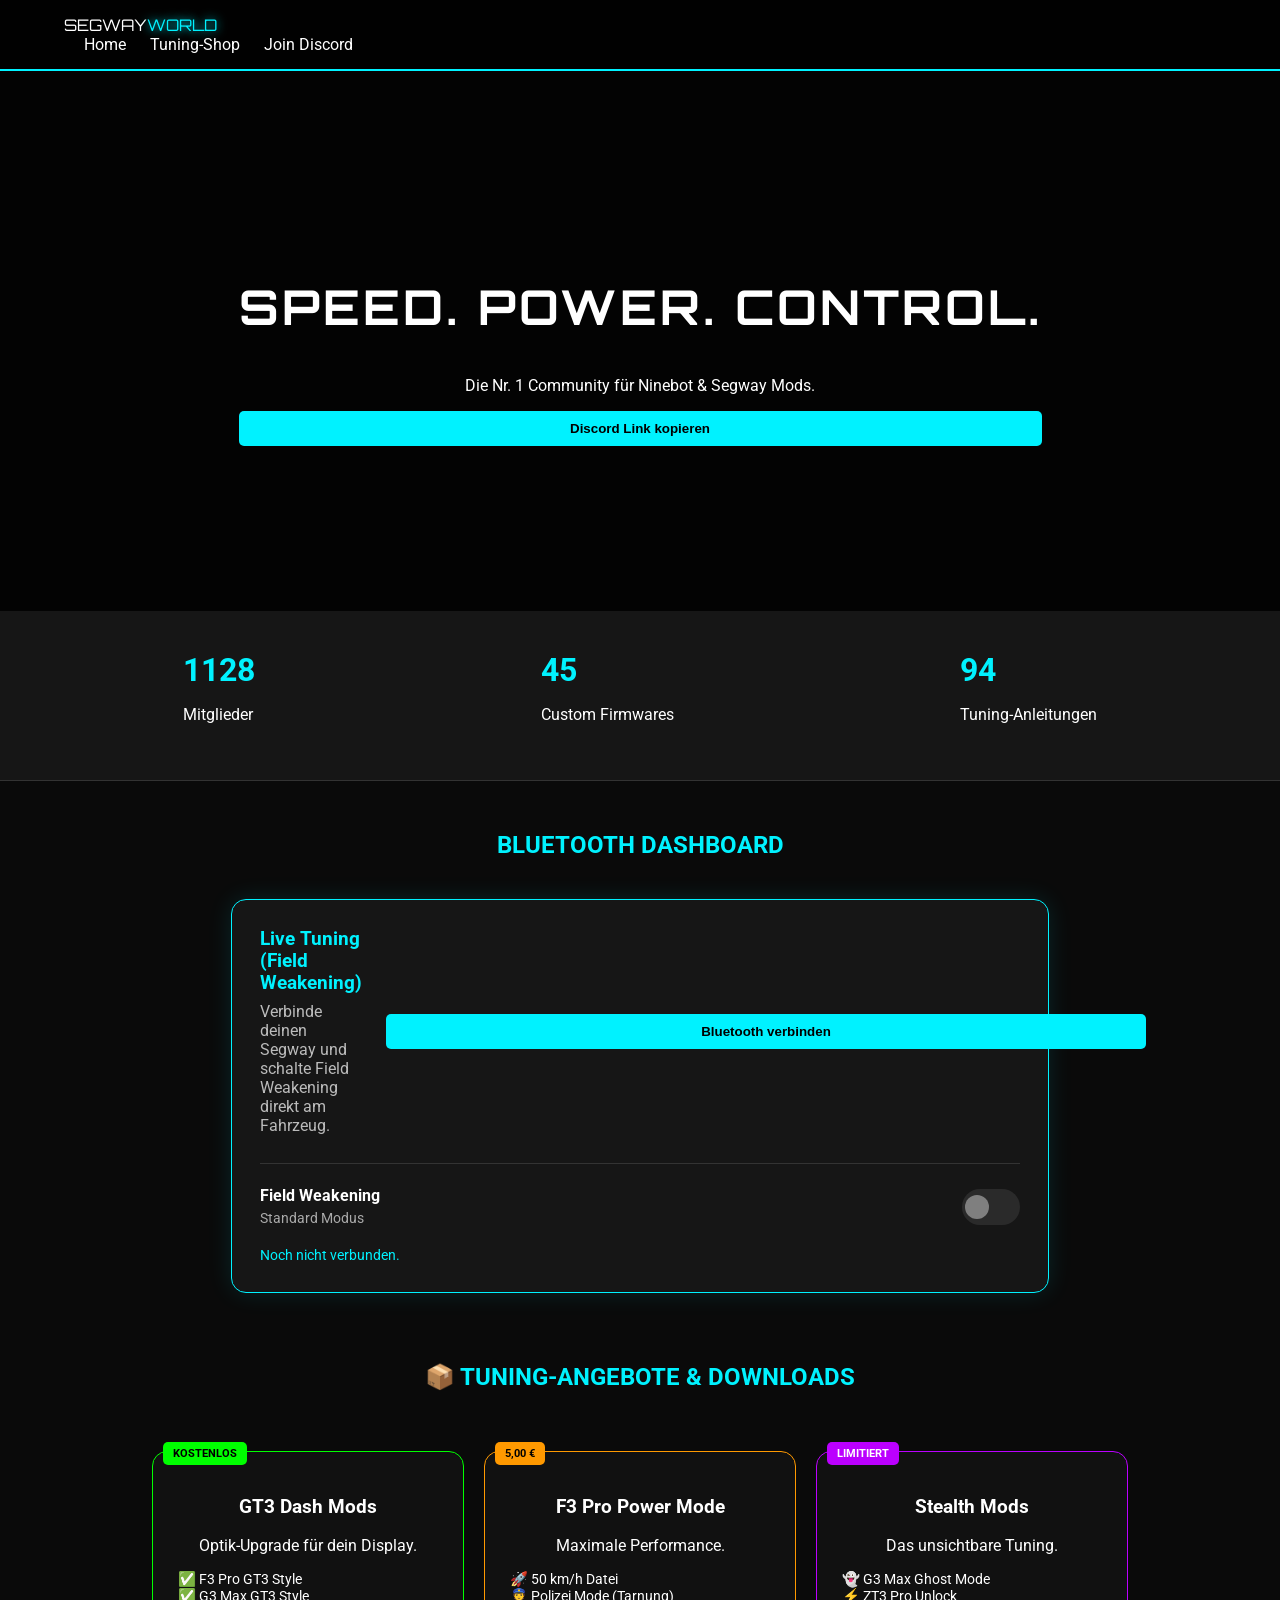
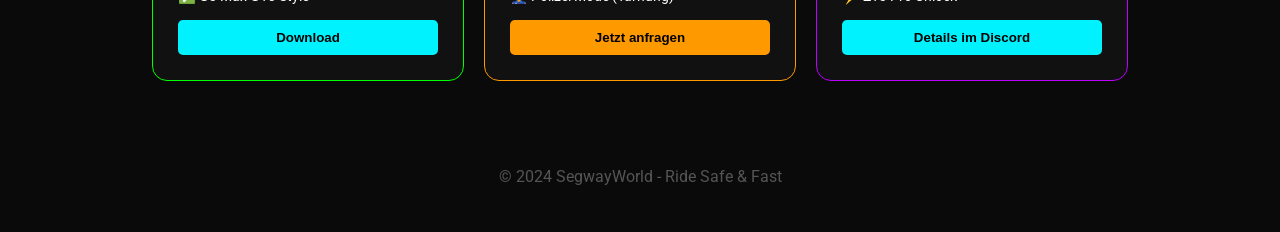
==== index.html @ 5b845818 "Add Vercel root rewrite and static entrypoint" ====
<!DOCTYPE html>
<html lang="de">
<head>
    <meta charset="UTF-8">
    <meta name="viewport" content="width=device-width, initial-scale=1.0">
    <title>SegwayWorld | Tuning & Community</title>
    <link rel="stylesheet" href="style.css">
    <link href="https://fonts.googleapis.com/css2?family=Orbitron:wght@400;700&family=Roboto:wght@300;500&display=swap" rel="stylesheet">
</head>
<body class="dark-theme">

    <header>
        <div class="container">
            <div class="logo">SEGWAY<span>WORLD</span></div>
            <nav>
                <a href="#home">Home</a>
                <a href="#shop">Tuning-Shop</a>
                <a href="https://discord.gg/byXcnzeVdQ" class="discord-btn" target="_blank">Join Discord</a>
            </nav>
        </div>
    </header>

    <section id="home" class="hero">
        <div class="hero-content">
            <h1 class="animate-title">SPEED. POWER. CONTROL.</h1>
            <p>Die Nr. 1 Community für Ninebot & Segway Mods.</p>
            <button onclick="copyIP()" class="main-btn">Discord Link kopieren</button>
        </div>
    </section>

    <section class="stats-bar">
        <div class="stat-item">
            <span class="num" data-val="1200">0</span>
            <p>Mitglieder</p>
        </div>
        <div class="stat-item">
            <span class="num" data-val="45">0</span>
            <p>Custom Firmwares</p>
        </div>
        <div class="stat-item">
            <span class="num" data-val="100">0</span>
            <p>Tuning-Anleitungen</p>
        </div>
    </section>

    <section id="bluetooth-dashboard" class="container bluetooth-dashboard">
        <h2 class="section-title">Bluetooth Dashboard</h2>
        <div class="dashboard-card">
            <div class="dashboard-header">
                <div>
                    <h3>Live Tuning (Field Weakening)</h3>
                    <p>Verbinde deinen Segway und schalte Field Weakening direkt am Fahrzeug.</p>
                </div>
                <button id="bluetooth-connect" class="main-btn dashboard-connect" type="button">Bluetooth verbinden</button>
            </div>
            <div class="tuning-control">
                <div>
                    <strong>Field Weakening</strong>
                    <span id="tuning-status" class="tuning-status">Standard Modus</span>
                </div>
                <label class="switch-label" for="field-weakening-toggle">
                    <span class="sr-only">Live Tuning (Field Weakening) umschalten</span>
                    <input id="field-weakening-toggle" type="checkbox" role="switch" disabled>
                    <span class="switch-track" aria-hidden="true"><span class="switch-thumb"></span></span>
                </label>
            </div>
            <p id="bluetooth-message" class="bluetooth-message" role="status" aria-live="polite">Noch nicht verbunden.</p>
        </div>
    </section>

    <section id="shop" class="container">

        <h2 class="section-title">📦 Tuning-Angebote & Downloads</h2>
        <div class="tool-grid">
            
            <div class="tool-card free">
                <span class="badge-free">KOSTENLOS</span>
                <h3>GT3 Dash Mods</h3>
                <p>Optik-Upgrade für dein Display.</p>
                <ul class="mod-list">
                    <li>✅ F3 Pro GT3 Style</li>
                    <li>✅ G3 Max GT3 Style</li>
                </ul>
                <button class="main-btn" onclick="alert('Download im Discord verfügbar!')">Download</button>
            </div>

            <div class="tool-card premium">
                <span class="badge-premium">5,00 €</span>
                <h3>F3 Pro Power Mode</h3>
                <p>Maximale Performance.</p>
                <ul class="mod-list">
                    <li>🚀 50 km/h Datei</li>
                    <li>👮 Polizei Mode (Tarnung)</li>
                </ul>
                <button class="buy-btn" onclick="openPurchase()">Jetzt anfragen</button>
            </div>

            <div class="tool-card ghost">
                <span class="badge-ghost">LIMITIERT</span>
                <h3>Stealth Mods</h3>
                <p>Das unsichtbare Tuning.</p>
                <ul class="mod-list">
                    <li>👻 G3 Max Ghost Mode</li>
                    <li>⚡ ZT3 Pro Unlock</li>
                </ul>
                <button class="main-btn" onclick="openPurchase()">Details im Discord</button>
            </div>

        </div>
    </section>

    <footer>
        <p>&copy; 2024 SegwayWorld - Ride Safe & Fast</p>
    </footer>

    <script src="script.js"></script>
</body>
</html>
---- style.css ----
:root {
    --primary: #00f2ff;
    --bg: #0a0a0a;
    --card-bg: #161616;
    --text: #ffffff;
}

body {
    margin: 0;
    font-family: 'Roboto', sans-serif;
    background: var(--bg);
    color: var(--text);
    scroll-behavior: smooth;
}

h1, .logo { font-family: 'Orbitron', sans-serif; }

header {
    background: rgba(0, 0, 0, 0.9);
    padding: 15px 5%;
    display: flex;
    justify-content: space-between;
    align-items: center;
    border-bottom: 2px solid var(--primary);
    position: sticky;
    top: 0;
    z-index: 1000;
}

.logo span { color: var(--primary); text-shadow: 0 0 10px var(--primary); }

nav a { color: white; text-decoration: none; margin-left: 20px; transition: 0.3s; }
nav a:hover { color: var(--primary); }

.hero {
    height: 60vh;
    display: flex;
    align-items: center;
    justify-content: center;
    text-align: center;
    background: linear-gradient(rgba(0,0,0,0.7), rgba(0,0,0,0.7)), url('https://images.unsplash.com/photo-1605152276897-4f618f831968?q=80&w=2070') center/cover;
}

.animate-title { font-size: 3rem; letter-spacing: 3px; color: white; }

.stats-bar {
    display: flex;
    justify-content: space-around;
    padding: 40px;
    background: var(--card-bg);
    border-bottom: 1px solid #333;
}

.num { font-size: 2rem; color: var(--primary); font-weight: bold; display: block; }

.section-title { text-align: center; color: var(--primary); margin-top: 50px; text-transform: uppercase; }

.bluetooth-dashboard { padding-bottom: 20px; }

.dashboard-card {
    max-width: 760px;
    margin: 40px auto 0;
    padding: 28px;
    background: var(--card-bg);
    border: 1px solid var(--primary);
    border-radius: 15px;
    box-shadow: 0 0 24px rgba(0, 242, 255, 0.12);
}

.dashboard-header, .tuning-control { display: flex; align-items: center; justify-content: space-between; gap: 24px; }
.dashboard-header h3 { margin: 0 0 8px; color: var(--primary); }
.dashboard-header p, .tuning-control strong, .tuning-status { display: block; }
.dashboard-header p { margin: 0; color: #bbb; }
.dashboard-connect { width: auto; flex: 0 0 auto; }
.tuning-control { margin-top: 28px; padding-top: 22px; border-top: 1px solid #333; }
.tuning-status { margin-top: 5px; color: #aaa; font-size: 0.9rem; }
.bluetooth-message { margin: 20px 0 0; color: var(--primary); font-size: 0.9rem; }
.bluetooth-message.error { color: #ff7b7b; }

.switch-label { position: relative; display: inline-flex; cursor: pointer; }
.switch-label input { position: absolute; opacity: 0; pointer-events: none; }
.switch-track { display: flex; align-items: center; width: 52px; height: 30px; padding: 3px; background: #444; border-radius: 999px; transition: 0.2s; }
.switch-thumb { width: 24px; height: 24px; background: white; border-radius: 50%; transition: 0.2s; }
.switch-label input:checked + .switch-track { background: var(--primary); }
.switch-label input:checked + .switch-track .switch-thumb { transform: translateX(22px); }
.switch-label input:focus-visible + .switch-track { outline: 2px solid white; outline-offset: 3px; }
.switch-label input:disabled + .switch-track { cursor: not-allowed; opacity: 0.45; }
.sr-only { position: absolute; width: 1px; height: 1px; padding: 0; margin: -1px; overflow: hidden; clip: rect(0, 0, 0, 0); white-space: nowrap; border: 0; }

.tool-grid { display: flex; justify-content: center; gap: 20px; padding: 40px 5%; flex-wrap: wrap; }


.tool-card {
    background: #111;
    border: 1px solid #333;
    padding: 25px;
    border-radius: 15px;
    width: 260px;
    position: relative;
    text-align: center;
}

.premium { border-color: #ff9900; }
.free { border-color: #00ff00; }
.ghost { border-color: #bb00ff; }

.badge-free { position: absolute; top: -10px; left: 10px; background: #00ff00; color: black; padding: 5px 10px; border-radius: 5px; font-size: 0.7rem; font-weight: bold; }
.badge-premium { position: absolute; top: -10px; left: 10px; background: #ff9900; color: black; padding: 5px 10px; border-radius: 5px; font-size: 0.7rem; font-weight: bold; }
.badge-ghost { position: absolute; top: -10px; left: 10px; background: #bb00ff; color: white; padding: 5px 10px; border-radius: 5px; font-size: 0.7rem; font-weight: bold; }

.mod-list { text-align: left; padding: 0; list-style: none; margin: 15px 0; font-size: 0.9rem; }

.main-btn, .buy-btn {
    padding: 10px 20px;
    border: none;
    border-radius: 5px;
    cursor: pointer;
    font-weight: bold;
    width: 100%;
}

.main-btn { background: var(--primary); color: black; }
.buy-btn { background: #ff9900; color: black; }

footer { text-align: center; padding: 30px; color: #555; }
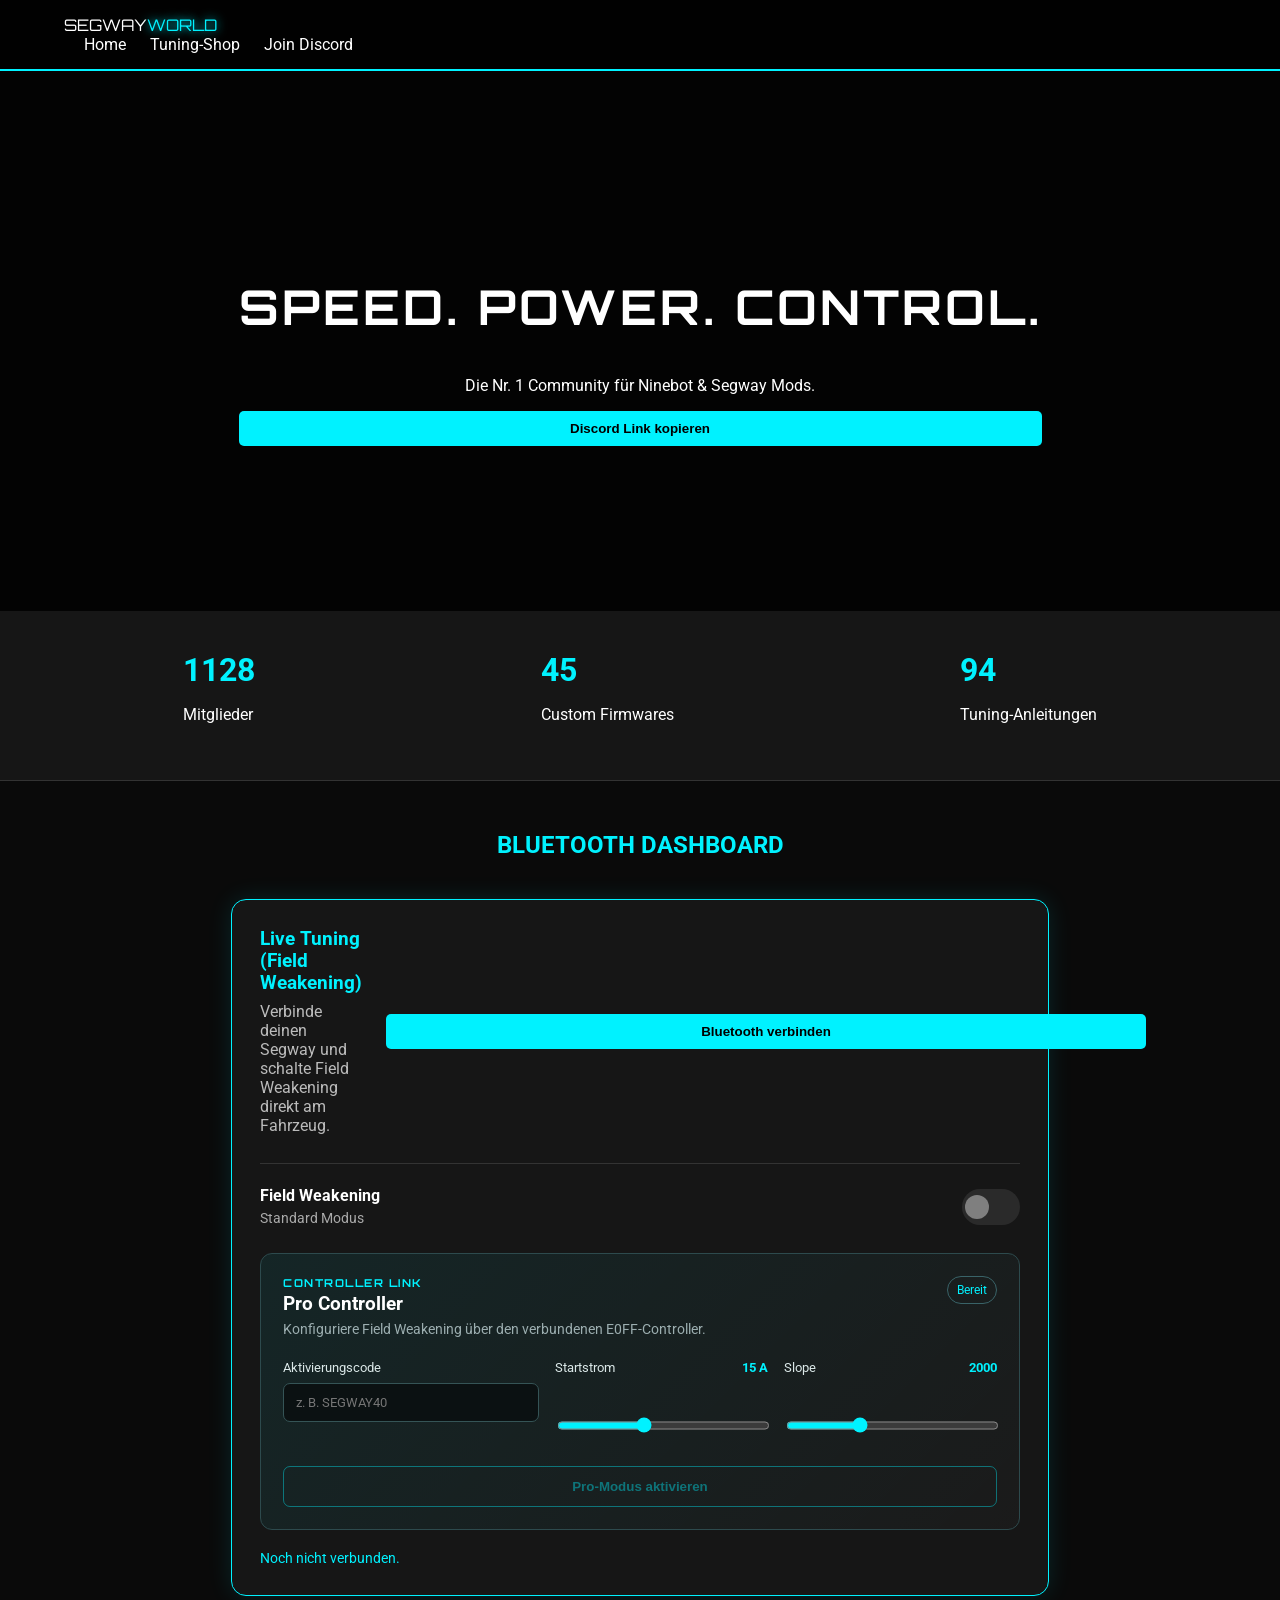
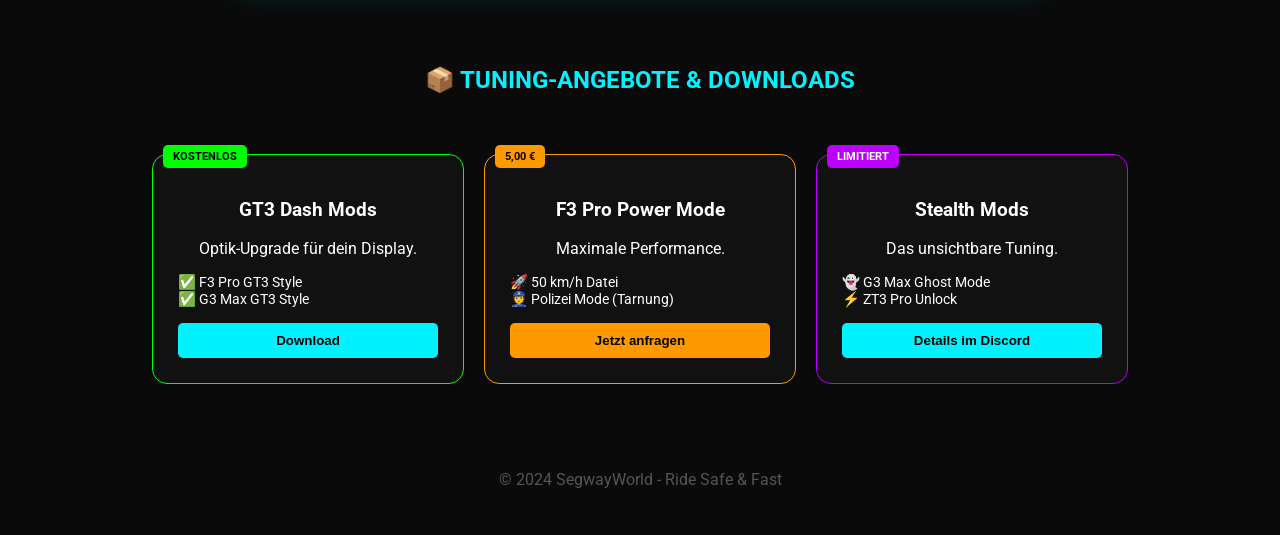
==== commit fc5f8086: "Integrate Bluetooth controller dashboard" ====
--- a/index.html
+++ b/index.html
@@ -64,6 +64,32 @@
                     <span class="switch-track" aria-hidden="true"><span class="switch-thumb"></span></span>
                 </label>
             </div>
+            <div class="controller-panel" aria-labelledby="controller-title">
+                <div class="controller-heading">
+                    <div>
+                        <p class="eyebrow">CONTROLLER LINK</p>
+                        <h3 id="controller-title">Pro Controller</h3>
+                        <p>Konfiguriere Field Weakening über den verbundenen E0FF-Controller.</p>
+                    </div>
+                    <span id="controller-state" class="controller-state">Bereit</span>
+                </div>
+                <div class="controller-grid">
+                    <label class="controller-field" for="licenseInput">
+                        Aktivierungscode
+                        <input id="licenseInput" type="text" autocomplete="off" placeholder="z. B. SEGWAY40">
+                        <span id="codeStatus" class="field-hint" aria-live="polite"></span>
+                    </label>
+                    <div class="controller-field">
+                        <label for="fwCurrentSlider">Startstrom <output id="fwCurrentValue">15 A</output></label>
+                        <input id="fwCurrentSlider" type="range" min="5" max="30" value="15">
+                    </div>
+                    <div class="controller-field">
+                        <label for="fwSlopeSlider">Slope <output id="fwSlopeValue">2000</output></label>
+                        <input id="fwSlopeSlider" type="range" min="500" max="5000" step="100" value="2000">
+                    </div>
+                </div>
+                <button id="unlockButton" class="controller-action" type="button" disabled>Pro-Modus aktivieren</button>
+            </div>
             <p id="bluetooth-message" class="bluetooth-message" role="status" aria-live="polite">Noch nicht verbunden.</p>
         </div>
     </section>
--- a/style.css
+++ b/style.css
@@ -75,6 +75,24 @@
 .tuning-control { margin-top: 28px; padding-top: 22px; border-top: 1px solid #333; }
 .tuning-status { margin-top: 5px; color: #aaa; font-size: 0.9rem; }
 .bluetooth-message { margin: 20px 0 0; color: var(--primary); font-size: 0.9rem; }
+
+.controller-panel { margin-top: 26px; padding: 22px; border: 1px solid #2d4a4d; border-radius: 12px; background: linear-gradient(135deg, rgba(0,242,255,.07), rgba(255,255,255,.02)); }
+.controller-heading { display: flex; justify-content: space-between; align-items: flex-start; gap: 18px; }
+.controller-heading h3 { margin: 3px 0 6px; color: white; }
+.controller-heading p:last-child { margin: 0; color: #9caeb0; font-size: .9rem; }
+.eyebrow { margin: 0; color: var(--primary); font: 700 .68rem 'Orbitron', sans-serif; letter-spacing: .14em; }
+.controller-state { padding: 6px 9px; border: 1px solid #396368; border-radius: 999px; color: var(--primary); font-size: .75rem; white-space: nowrap; }
+.controller-grid { display: grid; grid-template-columns: 1.2fr 1fr 1fr; gap: 16px; margin-top: 22px; }
+.controller-field { display: grid; gap: 8px; color: #dbe8e8; font-size: .82rem; }
+.controller-field label { display: flex; justify-content: space-between; gap: 10px; }
+.controller-field input[type='text'] { width: 100%; box-sizing: border-box; padding: 11px 12px; border: 1px solid #355456; border-radius: 7px; background: #0b1112; color: white; font: inherit; }
+.controller-field input[type='range'] { accent-color: var(--primary); width: 100%; }
+.controller-field output { color: var(--primary); font-weight: 700; }
+.field-hint { min-height: 16px; font-size: .75rem; }
+.field-hint.valid { color: #53e0a0; }.field-hint.invalid { color: #ff8f8f; }
+.controller-action { margin-top: 20px; width: 100%; padding: 12px 18px; border: 1px solid var(--primary); border-radius: 7px; background: transparent; color: var(--primary); font-weight: 700; cursor: pointer; }
+.controller-action:not(:disabled):hover { background: var(--primary); color: #061011; }.controller-action:disabled { opacity: .4; cursor: not-allowed; }
+@media (max-width: 700px) { .dashboard-header, .controller-heading { align-items: stretch; flex-direction: column; } .dashboard-connect { width: 100%; }.controller-grid { grid-template-columns: 1fr; } }
 .bluetooth-message.error { color: #ff7b7b; }
 
 .switch-label { position: relative; display: inline-flex; cursor: pointer; }
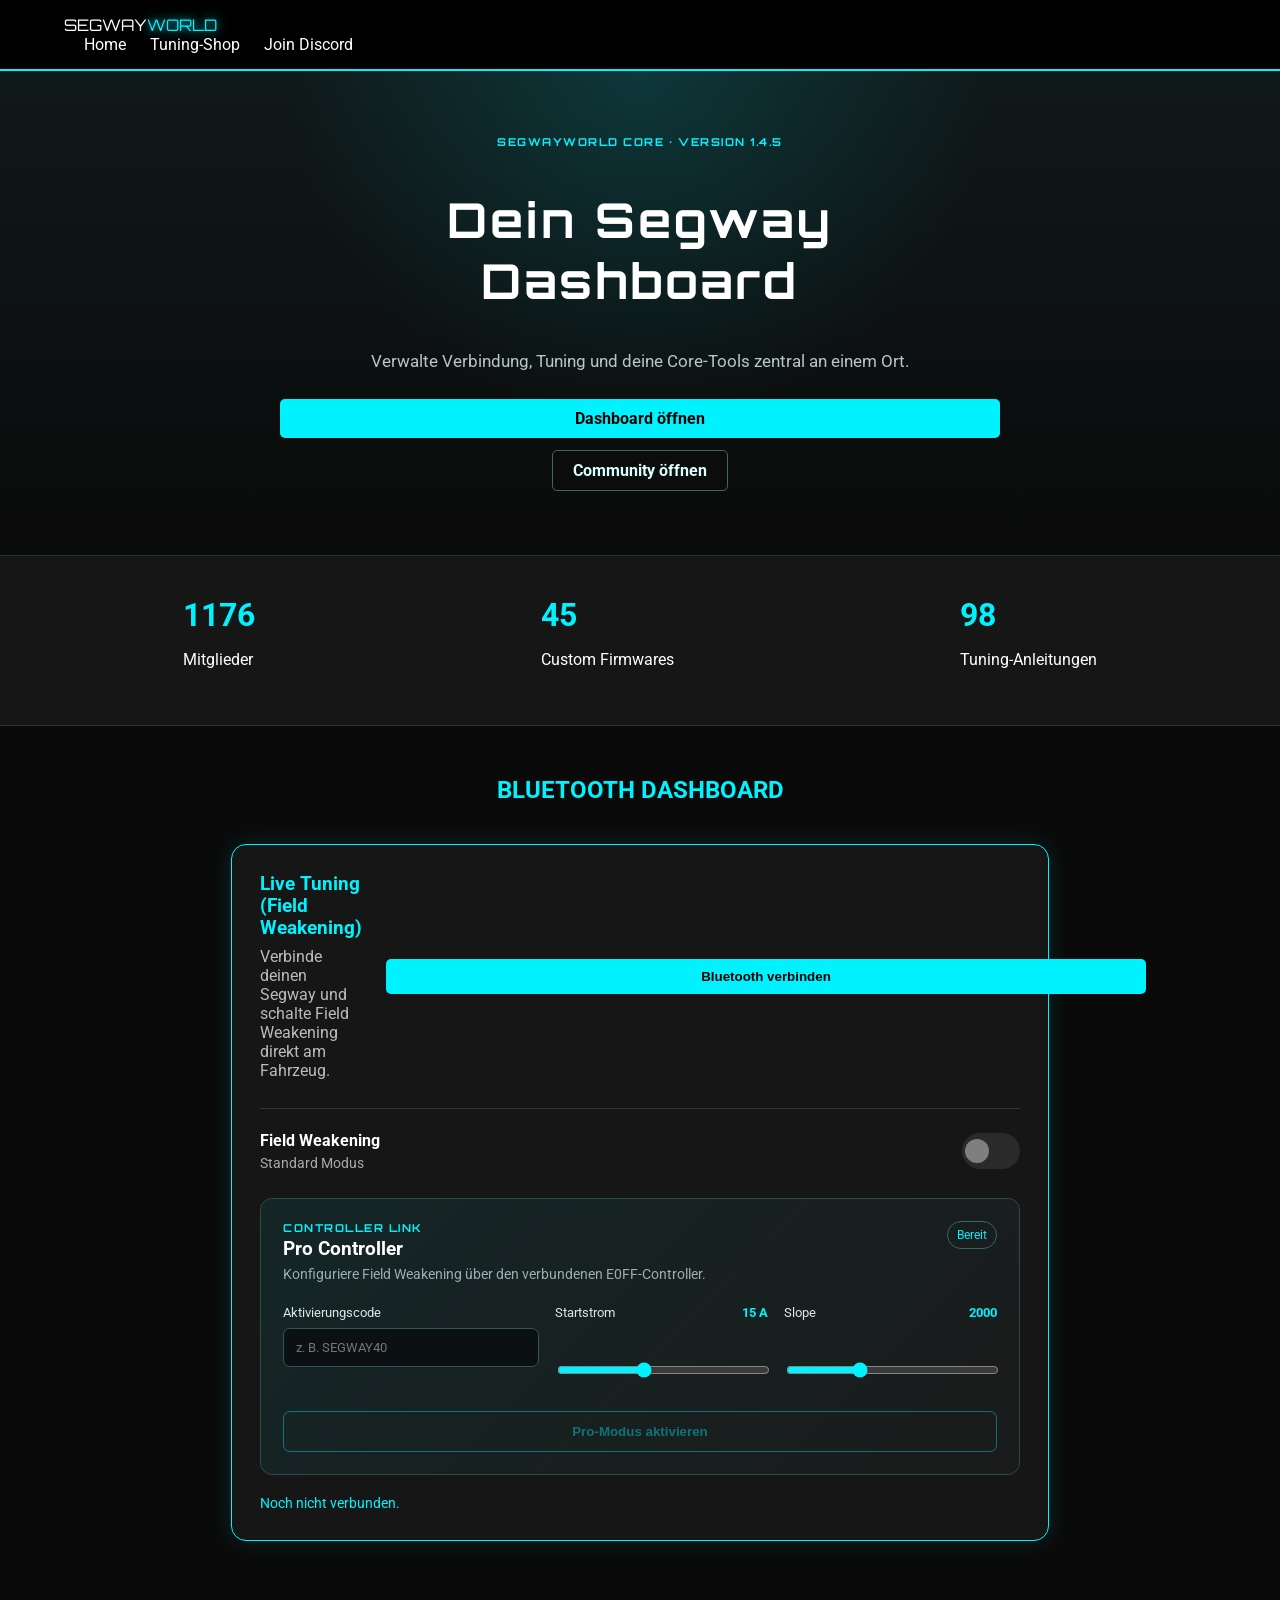
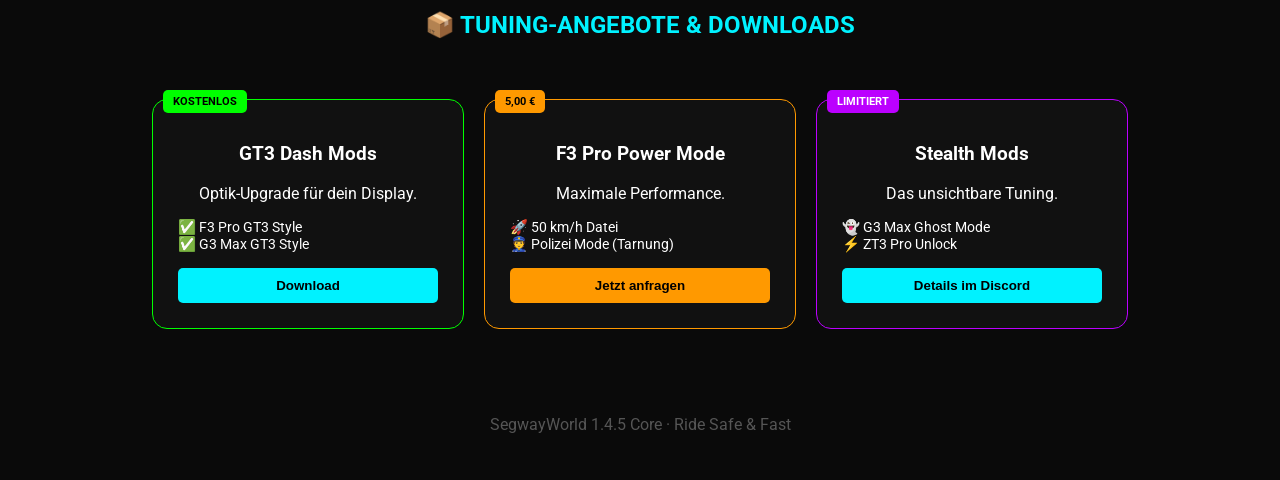
==== commit c061d019: "Make SegwayWorld Core dashboard the default landing view" ====
--- a/index.html
+++ b/index.html
@@ -3,7 +3,7 @@
 <head>
     <meta charset="UTF-8">
     <meta name="viewport" content="width=device-width, initial-scale=1.0">
-    <title>SegwayWorld | Tuning & Community</title>
+    <title>SegwayWorld 1.4.5 Core Dashboard</title>
     <link rel="stylesheet" href="style.css">
     <link href="https://fonts.googleapis.com/css2?family=Orbitron:wght@400;700&family=Roboto:wght@300;500&display=swap" rel="stylesheet">
 </head>
@@ -20,13 +20,18 @@
         </div>
     </header>
 
-    <section id="home" class="hero">
-        <div class="hero-content">
-            <h1 class="animate-title">SPEED. POWER. CONTROL.</h1>
-            <p>Die Nr. 1 Community für Ninebot & Segway Mods.</p>
-            <button onclick="copyIP()" class="main-btn">Discord Link kopieren</button>
-        </div>
-    </section>
+    <main id="home" class="dashboard-home">
+        <section class="hero">
+            <div class="hero-content">
+                <p class="eyebrow">SEGWAYWORLD CORE · VERSION 1.4.5</p>
+                <h1 class="animate-title">Dein Segway Dashboard</h1>
+                <p>Verwalte Verbindung, Tuning und deine Core-Tools zentral an einem Ort.</p>
+                <div class="hero-actions">
+                    <a class="main-btn hero-btn" href="#bluetooth-dashboard">Dashboard öffnen</a>
+                    <a class="secondary-btn" href="https://discord.gg/byXcnzeVdQ" target="_blank" rel="noreferrer">Community öffnen</a>
+                </div>
+            </div>
+        </section>
 
     <section class="stats-bar">
         <div class="stat-item">
@@ -135,9 +140,11 @@
         </div>
     </section>
 
-    <footer>
-        <p>&copy; 2024 SegwayWorld - Ride Safe & Fast</p>
-    </footer>
+    </main>
+
+    <footer>
+        <p>SegwayWorld 1.4.5 Core · Ride Safe & Fast</p>
+    </footer>
 
     <script src="script.js"></script>
 </body>
--- a/style.css
+++ b/style.css
@@ -32,14 +32,25 @@
 nav a { color: white; text-decoration: none; margin-left: 20px; transition: 0.3s; }
 nav a:hover { color: var(--primary); }
 
-.hero {
-    height: 60vh;
-    display: flex;
-    align-items: center;
-    justify-content: center;
-    text-align: center;
-    background: linear-gradient(rgba(0,0,0,0.7), rgba(0,0,0,0.7)), url('https://images.unsplash.com/photo-1605152276897-4f618f831968?q=80&w=2070') center/cover;
-}
+.dashboard-home { min-height: calc(100vh - 76px); }
+
+.hero {
+    min-height: 390px;
+    display: flex;
+    align-items: center;
+    justify-content: center;
+    text-align: center;
+    background: radial-gradient(circle at 50% 0%, rgba(0,242,255,.14), transparent 44%), linear-gradient(180deg, #10191a 0%, var(--bg) 100%);
+    border-bottom: 1px solid #19383b;
+}
+
+.hero-content { max-width: 720px; padding: 64px 24px; }
+.hero-content .eyebrow { margin-bottom: 16px; }
+.hero-content p:not(.eyebrow) { color: #b7c6c7; font-size: 1.05rem; }
+.hero-actions { display: flex; justify-content: center; gap: 12px; margin-top: 28px; flex-wrap: wrap; }
+.hero-btn, .secondary-btn { width: auto; text-decoration: none; display: inline-flex; align-items: center; justify-content: center; }
+.secondary-btn { padding: 10px 20px; border: 1px solid #3c6669; border-radius: 5px; color: #d9ffff; font-weight: bold; }
+.secondary-btn:hover { border-color: var(--primary); color: var(--primary); }
 
 .animate-title { font-size: 3rem; letter-spacing: 3px; color: white; }
 
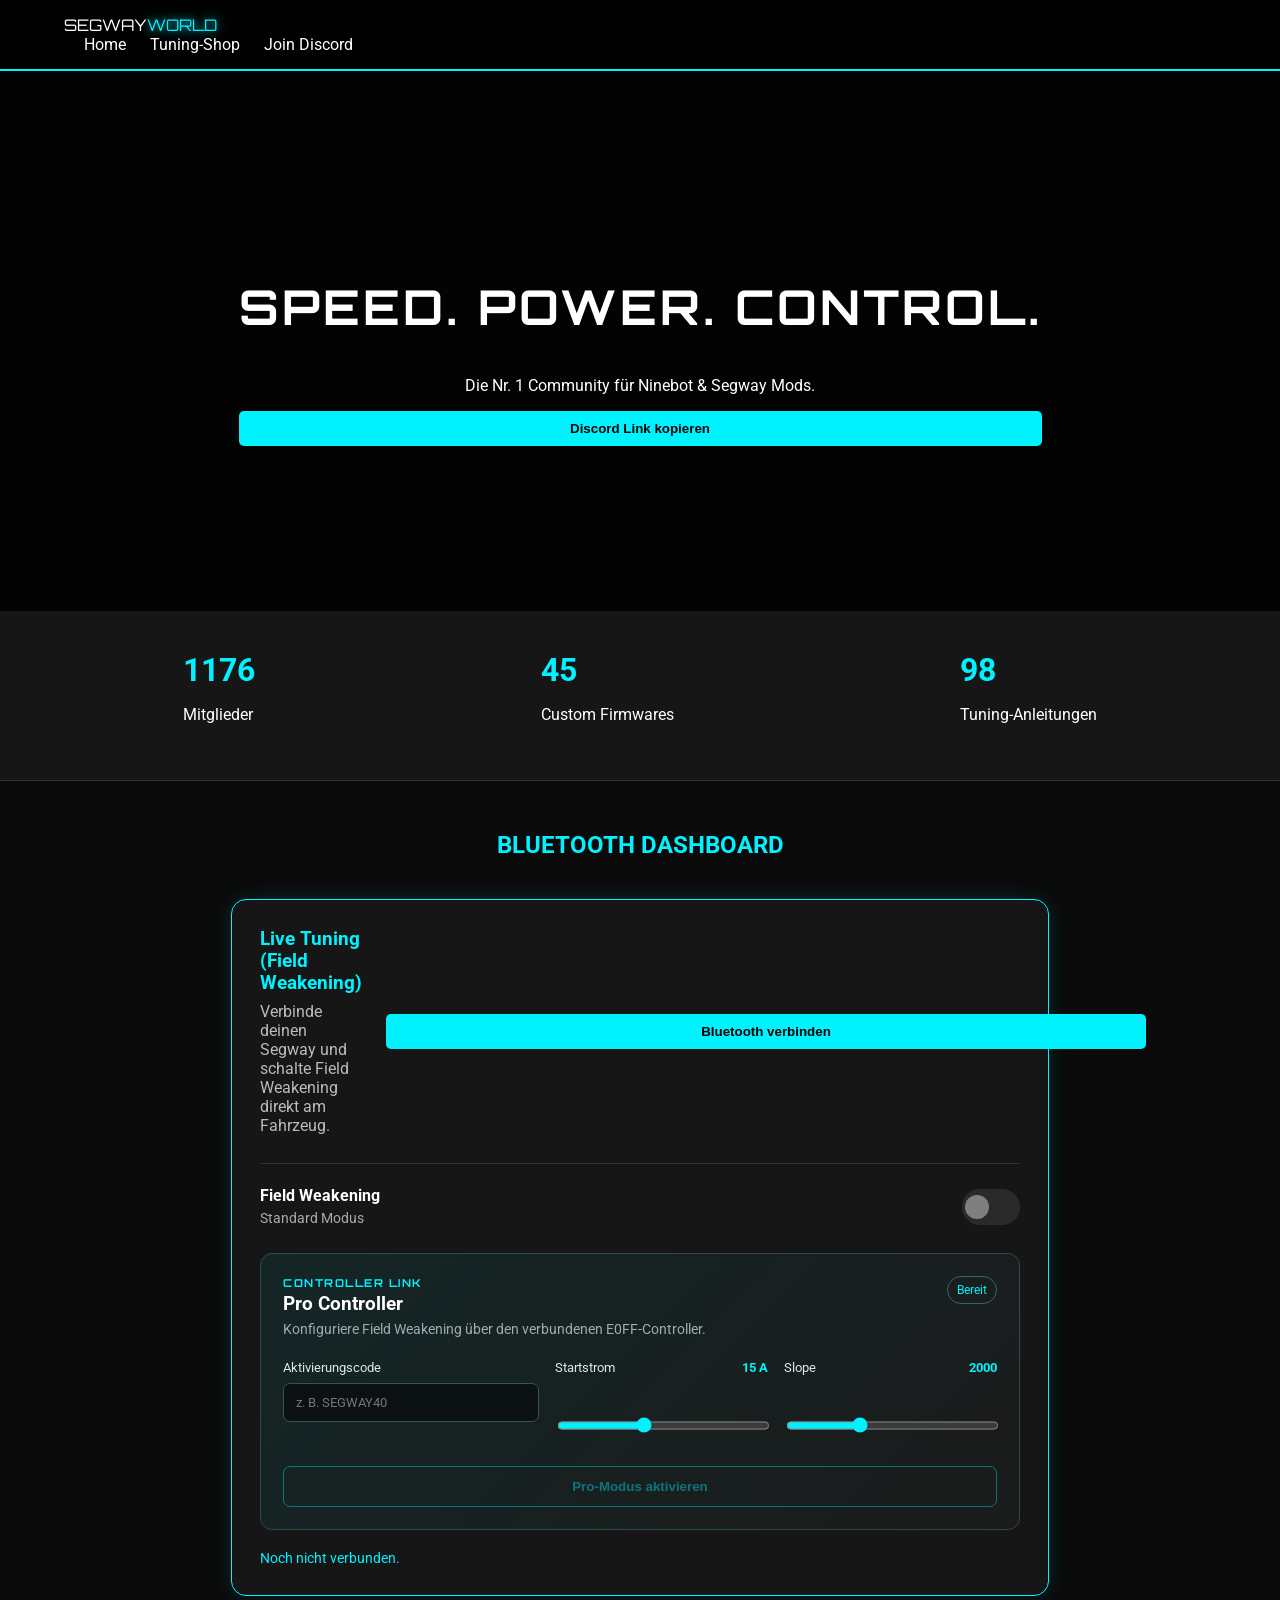
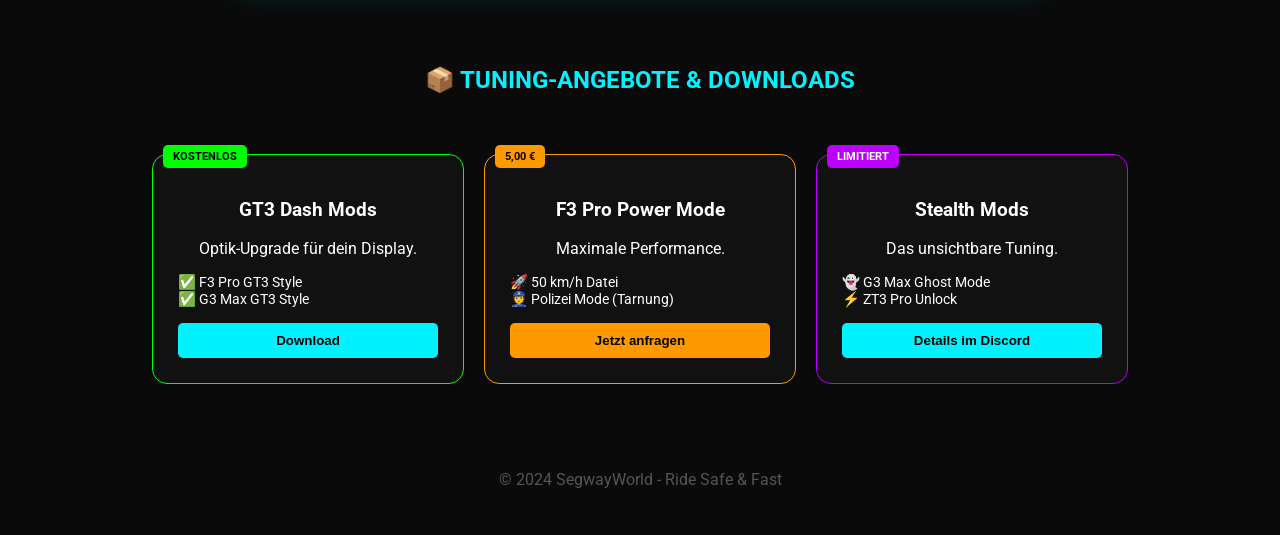
==== commit c0ec88f2: "Restore SegwayWorld Core v1.4.0 dashboard" ====
--- a/index.html
+++ b/index.html
@@ -3,7 +3,7 @@
 <head>
     <meta charset="UTF-8">
     <meta name="viewport" content="width=device-width, initial-scale=1.0">
-    <title>SegwayWorld 1.4.5 Core Dashboard</title>
+    <title>SegwayWorld | Tuning & Community</title>
     <link rel="stylesheet" href="style.css">
     <link href="https://fonts.googleapis.com/css2?family=Orbitron:wght@400;700&family=Roboto:wght@300;500&display=swap" rel="stylesheet">
 </head>
@@ -20,18 +20,13 @@
         </div>
     </header>
 
-    <main id="home" class="dashboard-home">
-        <section class="hero">
-            <div class="hero-content">
-                <p class="eyebrow">SEGWAYWORLD CORE · VERSION 1.4.5</p>
-                <h1 class="animate-title">Dein Segway Dashboard</h1>
-                <p>Verwalte Verbindung, Tuning und deine Core-Tools zentral an einem Ort.</p>
-                <div class="hero-actions">
-                    <a class="main-btn hero-btn" href="#bluetooth-dashboard">Dashboard öffnen</a>
-                    <a class="secondary-btn" href="https://discord.gg/byXcnzeVdQ" target="_blank" rel="noreferrer">Community öffnen</a>
-                </div>
-            </div>
-        </section>
+    <section id="home" class="hero">
+        <div class="hero-content">
+            <h1 class="animate-title">SPEED. POWER. CONTROL.</h1>
+            <p>Die Nr. 1 Community für Ninebot & Segway Mods.</p>
+            <button onclick="copyIP()" class="main-btn">Discord Link kopieren</button>
+        </div>
+    </section>
 
     <section class="stats-bar">
         <div class="stat-item">
@@ -140,11 +135,9 @@
         </div>
     </section>
 
-    </main>
-
-    <footer>
-        <p>SegwayWorld 1.4.5 Core · Ride Safe & Fast</p>
-    </footer>
+    <footer>
+        <p>&copy; 2024 SegwayWorld - Ride Safe & Fast</p>
+    </footer>
 
     <script src="script.js"></script>
 </body>
--- a/style.css
+++ b/style.css
@@ -32,25 +32,14 @@
 nav a { color: white; text-decoration: none; margin-left: 20px; transition: 0.3s; }
 nav a:hover { color: var(--primary); }
 
-.dashboard-home { min-height: calc(100vh - 76px); }
-
-.hero {
-    min-height: 390px;
-    display: flex;
-    align-items: center;
-    justify-content: center;
-    text-align: center;
-    background: radial-gradient(circle at 50% 0%, rgba(0,242,255,.14), transparent 44%), linear-gradient(180deg, #10191a 0%, var(--bg) 100%);
-    border-bottom: 1px solid #19383b;
-}
-
-.hero-content { max-width: 720px; padding: 64px 24px; }
-.hero-content .eyebrow { margin-bottom: 16px; }
-.hero-content p:not(.eyebrow) { color: #b7c6c7; font-size: 1.05rem; }
-.hero-actions { display: flex; justify-content: center; gap: 12px; margin-top: 28px; flex-wrap: wrap; }
-.hero-btn, .secondary-btn { width: auto; text-decoration: none; display: inline-flex; align-items: center; justify-content: center; }
-.secondary-btn { padding: 10px 20px; border: 1px solid #3c6669; border-radius: 5px; color: #d9ffff; font-weight: bold; }
-.secondary-btn:hover { border-color: var(--primary); color: var(--primary); }
+.hero {
+    height: 60vh;
+    display: flex;
+    align-items: center;
+    justify-content: center;
+    text-align: center;
+    background: linear-gradient(rgba(0,0,0,0.7), rgba(0,0,0,0.7)), url('https://images.unsplash.com/photo-1605152276897-4f618f831968?q=80&w=2070') center/cover;
+}
 
 .animate-title { font-size: 3rem; letter-spacing: 3px; color: white; }
 
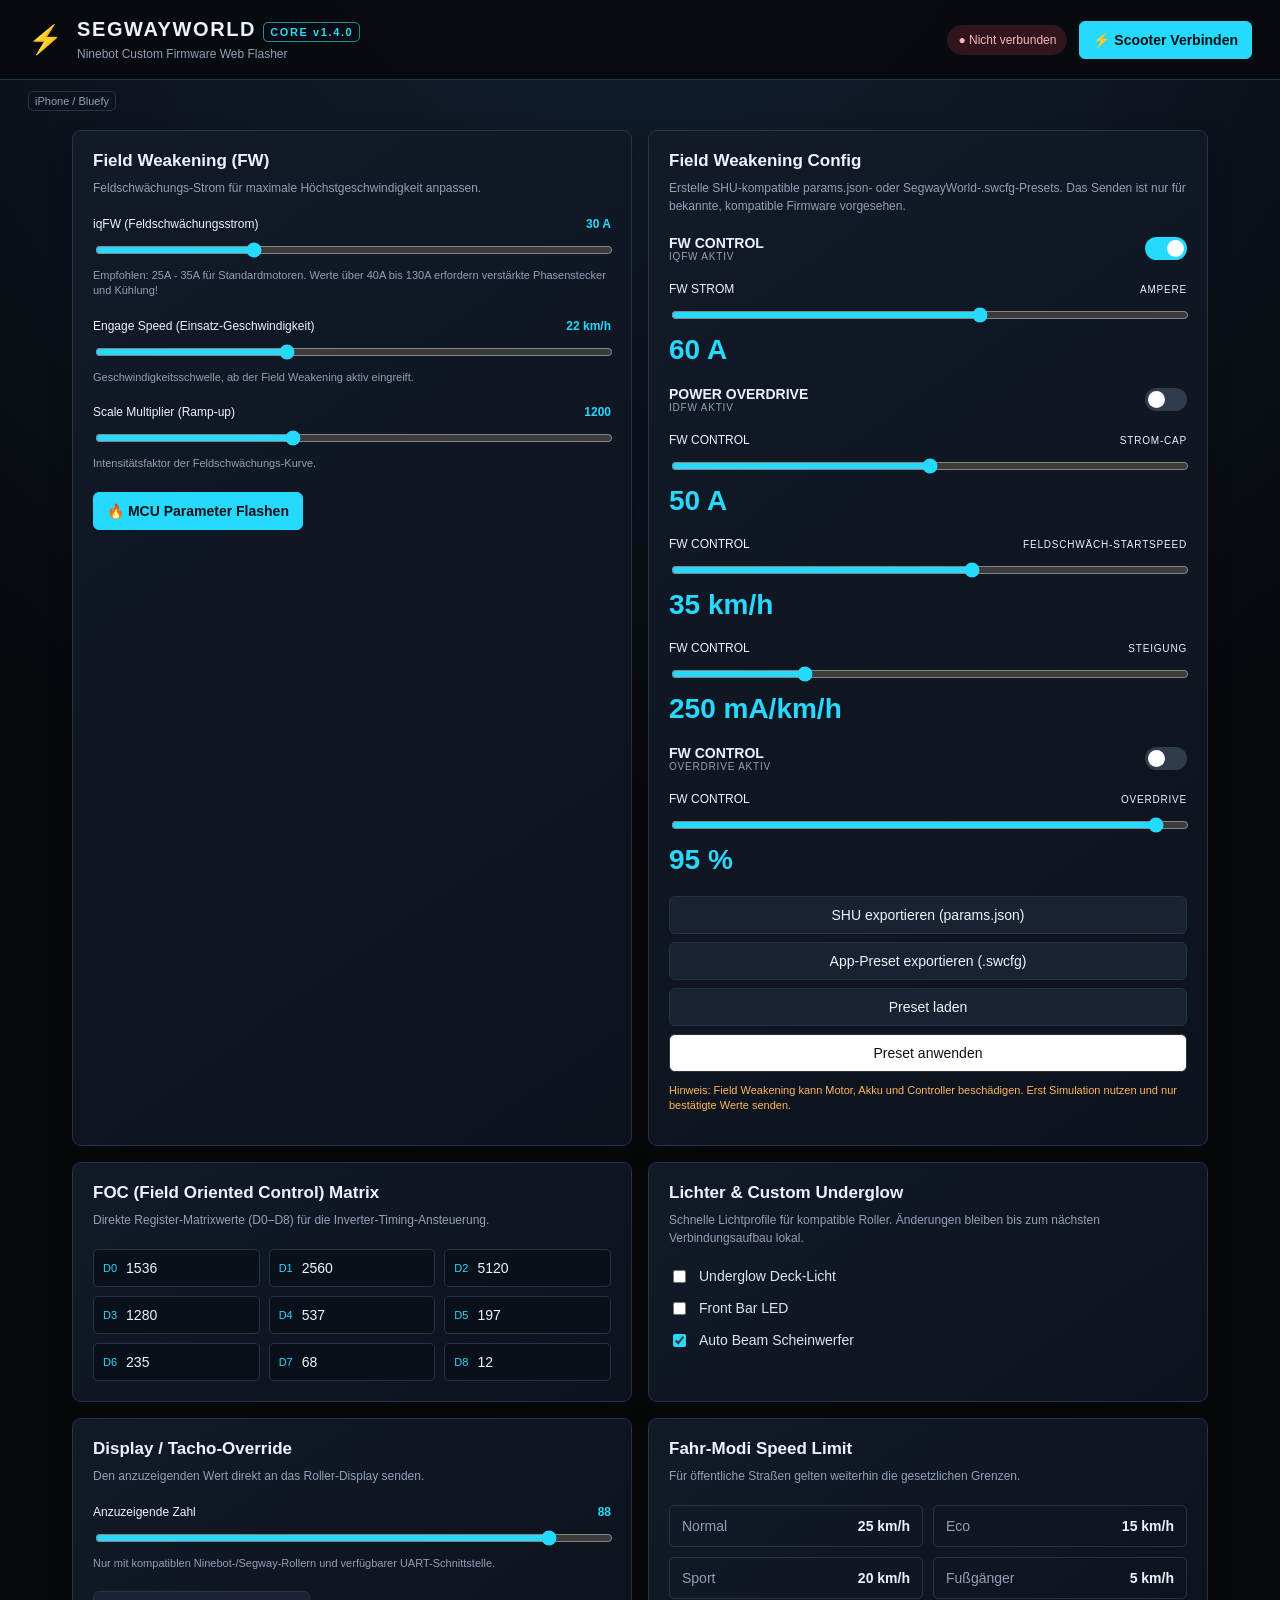
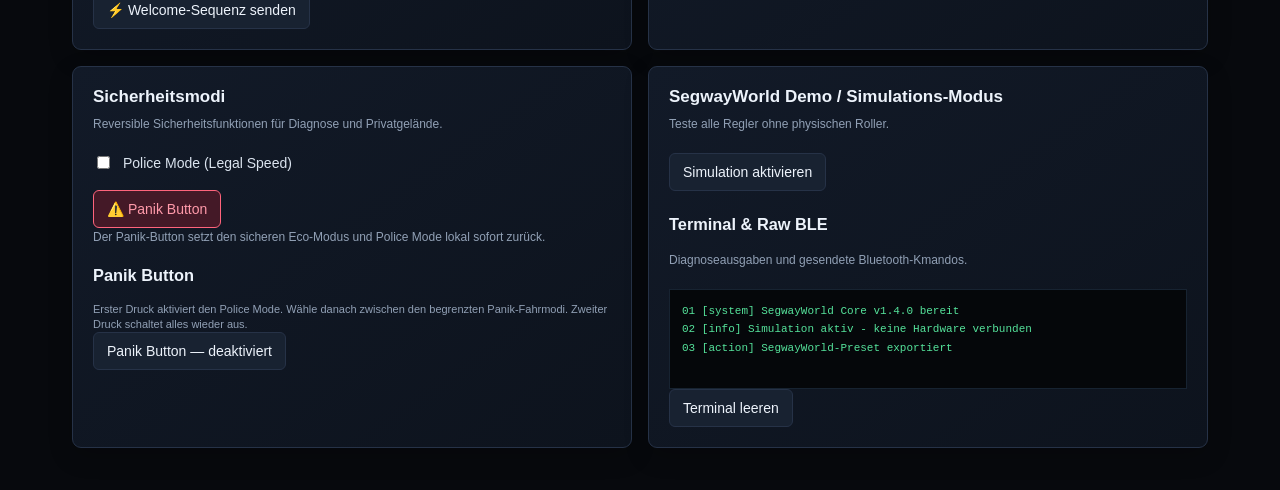
==== commit c156a5d9: "Restore SEGWAYWORLD CORE v1.4.0 dashboard" ====
--- a/index.html
+++ b/index.html
@@ -1,144 +1,270 @@
-<!DOCTYPE html>
-<html lang="de">
-<head>
-    <meta charset="UTF-8">
-    <meta name="viewport" content="width=device-width, initial-scale=1.0">
-    <title>SegwayWorld | Tuning & Community</title>
-    <link rel="stylesheet" href="style.css">
-    <link href="https://fonts.googleapis.com/css2?family=Orbitron:wght@400;700&family=Roboto:wght@300;500&display=swap" rel="stylesheet">
-</head>
-<body class="dark-theme">
-
-    <header>
-        <div class="container">
-            <div class="logo">SEGWAY<span>WORLD</span></div>
-            <nav>
-                <a href="#home">Home</a>
-                <a href="#shop">Tuning-Shop</a>
-                <a href="https://discord.gg/byXcnzeVdQ" class="discord-btn" target="_blank">Join Discord</a>
-            </nav>
-        </div>
-    </header>
-
-    <section id="home" class="hero">
-        <div class="hero-content">
-            <h1 class="animate-title">SPEED. POWER. CONTROL.</h1>
-            <p>Die Nr. 1 Community für Ninebot & Segway Mods.</p>
-            <button onclick="copyIP()" class="main-btn">Discord Link kopieren</button>
-        </div>
-    </section>
-
-    <section class="stats-bar">
-        <div class="stat-item">
-            <span class="num" data-val="1200">0</span>
-            <p>Mitglieder</p>
-        </div>
-        <div class="stat-item">
-            <span class="num" data-val="45">0</span>
-            <p>Custom Firmwares</p>
-        </div>
-        <div class="stat-item">
-            <span class="num" data-val="100">0</span>
-            <p>Tuning-Anleitungen</p>
-        </div>
-    </section>
-
-    <section id="bluetooth-dashboard" class="container bluetooth-dashboard">
-        <h2 class="section-title">Bluetooth Dashboard</h2>
-        <div class="dashboard-card">
-            <div class="dashboard-header">
+<!DOCTYPE html>
+<html lang="de">
+<head>
+    <meta charset="UTF-8">
+    <meta name="viewport" content="width=device-width, initial-scale=1.0">
+    <title>SEGWAYWORLD CORE v1.4.0</title>
+    <link rel="stylesheet" href="style.css">
+</head>
+<body>
+    <header class="app-header">
+        <div class="brand">
+            <div class="logo-icon">⚡</div>
+            <div>
+                <h1 class="app-title">SEGWAYWORLD <span class="badge">CORE v1.4.0</span></h1>
+                <p class="app-subtitle">Ninebot Custom Firmware Web Flasher</p>
+            </div>
+        </div>
+        <div class="header-actions">
+            <span id="connection-status" class="status-pill status-disconnected">● Nicht verbunden</span>
+            <button id="btn-connect" class="btn btn-primary">⚡ Scooter Verbinden</button>
+        </div>
+    </header>
+
+    <div class="browser-notice">
+        <span class="badge-sub">iPhone / Bluefy</span>
+    </div>
+
+    <main class="dashboard-grid">
+        <!-- Field Weakening (FW) -->
+        <section class="card">
+            <h2>Field Weakening (FW)</h2>
+            <p class="card-desc">Feldschwächungs-Strom für maximale Höchstgeschwindigkeit anpassen.</p>
+            
+            <div class="control-group">
+                <div class="label-row">
+                    <label for="iqfw-range">iqFW (Feldschwächungsstrom)</label>
+                    <span id="iqfw-val" class="val-display">30 A</span>
+                </div>
+                <input type="range" id="iqfw-range" min="0" max="100" value="30">
+                <p class="field-hint">Empfohlen: 25A - 35A für Standardmotoren. Werte über 40A bis 130A erfordern verstärkte Phasenstecker und Kühlung!</p>
+            </div>
+
+            <div class="control-group">
+                <div class="label-row">
+                    <label for="engage-range">Engage Speed (Einsatz-Geschwindigkeit)</label>
+                    <span id="engage-val" class="val-display">22 km/h</span>
+                </div>
+                <input type="range" id="engage-range" min="0" max="60" value="22">
+                <p class="field-hint">Geschwindigkeitsschwelle, ab der Field Weakening aktiv eingreift.</p>
+            </div>
+
+            <div class="control-group">
+                <div class="label-row">
+                    <label for="scale-range">Scale Multiplier (Ramp-up)</label>
+                    <span id="scale-val" class="val-display">1200</span>
+                </div>
+                <input type="range" id="scale-range" min="100" max="3000" step="50" value="1200">
+                <p class="field-hint">Intensitätsfaktor der Feldschwächungs-Kurve.</p>
+            </div>
+
+            <button id="btn-flash-mcu" class="btn btn-action">🔥 MCU Parameter Flashen</button>
+        </section>
+
+        <!-- Field Weakening Config -->
+        <section class="card">
+            <h2>Field Weakening Config</h2>
+            <p class="card-desc">Erstelle SHU-kompatible params.json- oder SegwayWorld-.swcfg-Presets. Das Senden ist nur für bekannte, kompatible Firmware vorgesehen.</p>
+
+            <div class="toggle-row">
                 <div>
-                    <h3>Live Tuning (Field Weakening)</h3>
-                    <p>Verbinde deinen Segway und schalte Field Weakening direkt am Fahrzeug.</p>
-                </div>
-                <button id="bluetooth-connect" class="main-btn dashboard-connect" type="button">Bluetooth verbinden</button>
-            </div>
-            <div class="tuning-control">
+                    <strong>FW CONTROL</strong>
+                    <div class="sub-text">IQFW AKTIV</div>
+                </div>
+                <label class="switch">
+                    <input type="checkbox" id="iqfw-toggle" checked>
+                    <span class="slider round"></span>
+                </label>
+            </div>
+
+            <div class="control-group">
+                <div class="label-row">
+                    <label>FW STROM</label>
+                    <span class="sub-label">AMPERE</span>
+                </div>
+                <input type="range" id="fw-amp-range" min="0" max="100" value="60">
+                <div class="huge-display" id="fw-amp-val">60 A</div>
+            </div>
+
+            <div class="toggle-row">
                 <div>
-                    <strong>Field Weakening</strong>
-                    <span id="tuning-status" class="tuning-status">Standard Modus</span>
-                </div>
-                <label class="switch-label" for="field-weakening-toggle">
-                    <span class="sr-only">Live Tuning (Field Weakening) umschalten</span>
-                    <input id="field-weakening-toggle" type="checkbox" role="switch" disabled>
-                    <span class="switch-track" aria-hidden="true"><span class="switch-thumb"></span></span>
-                </label>
-            </div>
-            <div class="controller-panel" aria-labelledby="controller-title">
-                <div class="controller-heading">
-                    <div>
-                        <p class="eyebrow">CONTROLLER LINK</p>
-                        <h3 id="controller-title">Pro Controller</h3>
-                        <p>Konfiguriere Field Weakening über den verbundenen E0FF-Controller.</p>
-                    </div>
-                    <span id="controller-state" class="controller-state">Bereit</span>
-                </div>
-                <div class="controller-grid">
-                    <label class="controller-field" for="licenseInput">
-                        Aktivierungscode
-                        <input id="licenseInput" type="text" autocomplete="off" placeholder="z. B. SEGWAY40">
-                        <span id="codeStatus" class="field-hint" aria-live="polite"></span>
-                    </label>
-                    <div class="controller-field">
-                        <label for="fwCurrentSlider">Startstrom <output id="fwCurrentValue">15 A</output></label>
-                        <input id="fwCurrentSlider" type="range" min="5" max="30" value="15">
-                    </div>
-                    <div class="controller-field">
-                        <label for="fwSlopeSlider">Slope <output id="fwSlopeValue">2000</output></label>
-                        <input id="fwSlopeSlider" type="range" min="500" max="5000" step="100" value="2000">
-                    </div>
-                </div>
-                <button id="unlockButton" class="controller-action" type="button" disabled>Pro-Modus aktivieren</button>
-            </div>
-            <p id="bluetooth-message" class="bluetooth-message" role="status" aria-live="polite">Noch nicht verbunden.</p>
-        </div>
-    </section>
-
-    <section id="shop" class="container">
-
-        <h2 class="section-title">📦 Tuning-Angebote & Downloads</h2>
-        <div class="tool-grid">
-            
-            <div class="tool-card free">
-                <span class="badge-free">KOSTENLOS</span>
-                <h3>GT3 Dash Mods</h3>
-                <p>Optik-Upgrade für dein Display.</p>
-                <ul class="mod-list">
-                    <li>✅ F3 Pro GT3 Style</li>
-                    <li>✅ G3 Max GT3 Style</li>
-                </ul>
-                <button class="main-btn" onclick="alert('Download im Discord verfügbar!')">Download</button>
-            </div>
-
-            <div class="tool-card premium">
-                <span class="badge-premium">5,00 €</span>
-                <h3>F3 Pro Power Mode</h3>
-                <p>Maximale Performance.</p>
-                <ul class="mod-list">
-                    <li>🚀 50 km/h Datei</li>
-                    <li>👮 Polizei Mode (Tarnung)</li>
-                </ul>
-                <button class="buy-btn" onclick="openPurchase()">Jetzt anfragen</button>
-            </div>
-
-            <div class="tool-card ghost">
-                <span class="badge-ghost">LIMITIERT</span>
-                <h3>Stealth Mods</h3>
-                <p>Das unsichtbare Tuning.</p>
-                <ul class="mod-list">
-                    <li>👻 G3 Max Ghost Mode</li>
-                    <li>⚡ ZT3 Pro Unlock</li>
-                </ul>
-                <button class="main-btn" onclick="openPurchase()">Details im Discord</button>
-            </div>
-
-        </div>
-    </section>
-
-    <footer>
-        <p>&copy; 2024 SegwayWorld - Ride Safe & Fast</p>
-    </footer>
-
-    <script src="script.js"></script>
-</body>
+                    <strong>POWER OVERDRIVE</strong>
+                    <div class="sub-text">IDFW AKTIV</div>
+                </div>
+                <label class="switch">
+                    <input type="checkbox" id="idfw-toggle">
+                    <span class="slider round"></span>
+                </label>
+            </div>
+
+            <div class="control-group">
+                <div class="label-row">
+                    <label>FW CONTROL</label>
+                    <span class="sub-label">STROM-CAP</span>
+                </div>
+                <input type="range" id="fw-cap-range" min="0" max="100" value="50">
+                <div class="huge-display" id="fw-cap-val">50 A</div>
+            </div>
+
+            <div class="control-group">
+                <div class="label-row">
+                    <label>FW CONTROL</label>
+                    <span class="sub-label">FELDSCHWÄCH-STARTSPEED</span>
+                </div>
+                <input type="range" id="fw-startspeed-range" min="0" max="60" value="35">
+                <div class="huge-display" id="fw-startspeed-val">35 km/h</div>
+            </div>
+
+            <div class="control-group">
+                <div class="label-row">
+                    <label>FW CONTROL</label>
+                    <span class="sub-label">STEIGUNG</span>
+                </div>
+                <input type="range" id="fw-ramp-range" min="0" max="1000" value="250">
+                <div class="huge-display" id="fw-ramp-val">250 mA/km/h</div>
+            </div>
+
+            <div class="toggle-row">
+                <div>
+                    <strong>FW CONTROL</strong>
+                    <div class="sub-text">OVERDRIVE AKTIV</div>
+                </div>
+                <label class="switch">
+                    <input type="checkbox" id="overdrive-toggle">
+                    <span class="slider round"></span>
+                </label>
+            </div>
+
+            <div class="control-group">
+                <div class="label-row">
+                    <label>FW CONTROL</label>
+                    <span class="sub-label">OVERDRIVE</span>
+                </div>
+                <input type="range" id="overdrive-range" min="0" max="100" value="95">
+                <div class="huge-display" id="overdrive-val">95 %</div>
+            </div>
+
+            <div class="action-buttons-stack">
+                <button class="btn btn-secondary">SHU exportieren (params.json)</button>
+                <button class="btn btn-secondary">App-Preset exportieren (.swcfg)</button>
+                <button class="btn btn-secondary">Preset laden</button>
+                <button class="btn btn-white">Preset anwenden</button>
+            </div>
+            <p class="warning-text">Hinweis: Field Weakening kann Motor, Akku und Controller beschädigen. Erst Simulation nutzen und nur bestätigte Werte senden.</p>
+        </section>
+
+        <!-- FOC Matrix -->
+        <section class="card">
+            <h2>FOC (Field Oriented Control) Matrix</h2>
+            <p class="card-desc">Direkte Register-Matrixwerte (D0–D8) für die Inverter-Timing-Ansteuerung.</p>
+
+            <div class="matrix-grid">
+                <div class="matrix-box"><span class="m-tag">D0</span><input type="text" value="1536"></div>
+                <div class="matrix-box"><span class="m-tag">D1</span><input type="text" value="2560"></div>
+                <div class="matrix-box"><span class="m-tag">D2</span><input type="text" value="5120"></div>
+                <div class="matrix-box"><span class="m-tag">D3</span><input type="text" value="1280"></div>
+                <div class="matrix-box"><span class="m-tag">D4</span><input type="text" value="537"></div>
+                <div class="matrix-box"><span class="m-tag">D5</span><input type="text" value="197"></div>
+                <div class="matrix-box"><span class="m-tag">D6</span><input type="text" value="235"></div>
+                <div class="matrix-box"><span class="m-tag">D7</span><input type="text" value="68"></div>
+                <div class="matrix-box"><span class="m-tag">D8</span><input type="text" value="12"></div>
+            </div>
+        </section>
+
+        <!-- Lichter & Custom Underglow -->
+        <section class="card">
+            <h2>Lichter & Custom Underglow</h2>
+            <p class="card-desc">Schnelle Lichtprofile für kompatible Roller. Änderungen bleiben bis zum nächsten Verbindungsaufbau lokal.</p>
+
+            <div class="checkbox-list">
+                <label class="checkbox-item">
+                    <input type="checkbox" id="underglow-deck">
+                    <span>Underglow Deck-Licht</span>
+                </label>
+                <label class="checkbox-item">
+                    <input type="checkbox" id="front-bar">
+                    <span>Front Bar LED</span>
+                </label>
+                <label class="checkbox-item">
+                    <input type="checkbox" id="auto-beam" checked>
+                    <span>Auto Beam Scheinwerfer</span>
+                </label>
+            </div>
+        </section>
+
+        <!-- Display / Tacho-Override -->
+        <section class="card">
+            <h2>Display / Tacho-Override</h2>
+            <p class="card-desc">Den anzuzeigenden Wert direkt an das Roller-Display senden.</p>
+
+            <div class="control-group">
+                <div class="label-row">
+                    <label>Anzuzeigende Zahl</label>
+                    <span id="tacho-val" class="val-display">88</span>
+                </div>
+                <input type="range" id="tacho-range" min="0" max="99" value="88">
+                <p class="field-hint">Nur mit kompatiblen Ninebot-/Segway-Rollern und verfügbarer UART-Schnittstelle.</p>
+            </div>
+
+            <button id="btn-welcome-seq" class="btn btn-secondary">⚡ Welcome-Sequenz senden</button>
+        </section>
+
+        <!-- Fahr-Modi -->
+        <section class="card">
+            <h2>Fahr-Modi Speed Limit</h2>
+            <p class="card-desc">Für öffentliche Straßen gelten weiterhin die gesetzlichen Grenzen.</p>
+
+            <div class="modes-grid">
+                <div class="mode-box"><span>Normal</span> <strong>25 km/h</strong></div>
+                <div class="mode-box"><span>Eco</span> <strong>15 km/h</strong></div>
+                <div class="mode-box"><span>Sport</span> <strong>20 km/h</strong></div>
+                <div class="mode-box"><span>Fußgänger</span> <strong>5 km/h</strong></div>
+            </div>
+        </section>
+
+        <!-- Sicherheitsmodi -->
+        <section class="card">
+            <h2>Sicherheitsmodi</h2>
+            <p class="card-desc">Reversible Sicherheitsfunktionen für Diagnose und Privatgelände.</p>
+
+            <div class="checkbox-list">
+                <label class="checkbox-item">
+                    <input type="checkbox" id="police-mode">
+                    <span>Police Mode (Legal Speed)</span>
+                </label>
+            </div>
+
+            <div class="panic-block">
+                <button id="btn-panic" class="btn btn-alert">⚠️ Panik Button</button>
+                <p class="card-desc">Der Panik-Button setzt den sicheren Eco-Modus und Police Mode lokal sofort zurück.</p>
+            </div>
+
+            <div class="panic-block">
+                <h3>Panik Button</h3>
+                <p class="field-hint">Erster Druck aktiviert den Police Mode. Wähle danach zwischen den begrenzten Panik-Fahrmodi. Zweiter Druck schaltet alles wieder aus.</p>
+                <button class="btn btn-secondary">Panik Button — deaktiviert</button>
+            </div>
+        </section>
+
+        <!-- Simulation & Terminal -->
+        <section class="card">
+            <h2>SegwayWorld Demo / Simulations-Modus</h2>
+            <p class="card-desc">Teste alle Regler ohne physischen Roller.</p>
+            <button id="btn-sim" class="btn btn-secondary">Simulation aktivieren</button>
+
+            <div class="terminal-container">
+                <h3>Terminal & Raw BLE</h3>
+                <p class="card-desc">Diagnoseausgaben und gesendete Bluetooth-Kmandos.</p>
+                <div id="terminal-out" class="terminal-box">
+                    <div>01 [system] SegwayWorld Core v1.4.0 bereit</div>
+                    <div>02 [info] Simulation aktiv - keine Hardware verbunden</div>
+                    <div>03 [action] SegwayWorld-Preset exportiert</div>
+                </div>
+                <button id="btn-clear-term" class="btn btn-secondary">Terminal leeren</button>
+            </div>
+        </section>
+    </main>
+
+    <script src="script.js"></script>
+</body>
 </html>
--- a/style.css
+++ b/style.css
@@ -1,143 +1 @@
-:root {
-    --primary: #00f2ff;
-    --bg: #0a0a0a;
-    --card-bg: #161616;
-    --text: #ffffff;
-}
-
-body {
-    margin: 0;
-    font-family: 'Roboto', sans-serif;
-    background: var(--bg);
-    color: var(--text);
-    scroll-behavior: smooth;
-}
-
-h1, .logo { font-family: 'Orbitron', sans-serif; }
-
-header {
-    background: rgba(0, 0, 0, 0.9);
-    padding: 15px 5%;
-    display: flex;
-    justify-content: space-between;
-    align-items: center;
-    border-bottom: 2px solid var(--primary);
-    position: sticky;
-    top: 0;
-    z-index: 1000;
-}
-
-.logo span { color: var(--primary); text-shadow: 0 0 10px var(--primary); }
-
-nav a { color: white; text-decoration: none; margin-left: 20px; transition: 0.3s; }
-nav a:hover { color: var(--primary); }
-
-.hero {
-    height: 60vh;
-    display: flex;
-    align-items: center;
-    justify-content: center;
-    text-align: center;
-    background: linear-gradient(rgba(0,0,0,0.7), rgba(0,0,0,0.7)), url('https://images.unsplash.com/photo-1605152276897-4f618f831968?q=80&w=2070') center/cover;
-}
-
-.animate-title { font-size: 3rem; letter-spacing: 3px; color: white; }
-
-.stats-bar {
-    display: flex;
-    justify-content: space-around;
-    padding: 40px;
-    background: var(--card-bg);
-    border-bottom: 1px solid #333;
-}
-
-.num { font-size: 2rem; color: var(--primary); font-weight: bold; display: block; }
-
-.section-title { text-align: center; color: var(--primary); margin-top: 50px; text-transform: uppercase; }
-
-.bluetooth-dashboard { padding-bottom: 20px; }
-
-.dashboard-card {
-    max-width: 760px;
-    margin: 40px auto 0;
-    padding: 28px;
-    background: var(--card-bg);
-    border: 1px solid var(--primary);
-    border-radius: 15px;
-    box-shadow: 0 0 24px rgba(0, 242, 255, 0.12);
-}
-
-.dashboard-header, .tuning-control { display: flex; align-items: center; justify-content: space-between; gap: 24px; }
-.dashboard-header h3 { margin: 0 0 8px; color: var(--primary); }
-.dashboard-header p, .tuning-control strong, .tuning-status { display: block; }
-.dashboard-header p { margin: 0; color: #bbb; }
-.dashboard-connect { width: auto; flex: 0 0 auto; }
-.tuning-control { margin-top: 28px; padding-top: 22px; border-top: 1px solid #333; }
-.tuning-status { margin-top: 5px; color: #aaa; font-size: 0.9rem; }
-.bluetooth-message { margin: 20px 0 0; color: var(--primary); font-size: 0.9rem; }
-
-.controller-panel { margin-top: 26px; padding: 22px; border: 1px solid #2d4a4d; border-radius: 12px; background: linear-gradient(135deg, rgba(0,242,255,.07), rgba(255,255,255,.02)); }
-.controller-heading { display: flex; justify-content: space-between; align-items: flex-start; gap: 18px; }
-.controller-heading h3 { margin: 3px 0 6px; color: white; }
-.controller-heading p:last-child { margin: 0; color: #9caeb0; font-size: .9rem; }
-.eyebrow { margin: 0; color: var(--primary); font: 700 .68rem 'Orbitron', sans-serif; letter-spacing: .14em; }
-.controller-state { padding: 6px 9px; border: 1px solid #396368; border-radius: 999px; color: var(--primary); font-size: .75rem; white-space: nowrap; }
-.controller-grid { display: grid; grid-template-columns: 1.2fr 1fr 1fr; gap: 16px; margin-top: 22px; }
-.controller-field { display: grid; gap: 8px; color: #dbe8e8; font-size: .82rem; }
-.controller-field label { display: flex; justify-content: space-between; gap: 10px; }
-.controller-field input[type='text'] { width: 100%; box-sizing: border-box; padding: 11px 12px; border: 1px solid #355456; border-radius: 7px; background: #0b1112; color: white; font: inherit; }
-.controller-field input[type='range'] { accent-color: var(--primary); width: 100%; }
-.controller-field output { color: var(--primary); font-weight: 700; }
-.field-hint { min-height: 16px; font-size: .75rem; }
-.field-hint.valid { color: #53e0a0; }.field-hint.invalid { color: #ff8f8f; }
-.controller-action { margin-top: 20px; width: 100%; padding: 12px 18px; border: 1px solid var(--primary); border-radius: 7px; background: transparent; color: var(--primary); font-weight: 700; cursor: pointer; }
-.controller-action:not(:disabled):hover { background: var(--primary); color: #061011; }.controller-action:disabled { opacity: .4; cursor: not-allowed; }
-@media (max-width: 700px) { .dashboard-header, .controller-heading { align-items: stretch; flex-direction: column; } .dashboard-connect { width: 100%; }.controller-grid { grid-template-columns: 1fr; } }
-.bluetooth-message.error { color: #ff7b7b; }
-
-.switch-label { position: relative; display: inline-flex; cursor: pointer; }
-.switch-label input { position: absolute; opacity: 0; pointer-events: none; }
-.switch-track { display: flex; align-items: center; width: 52px; height: 30px; padding: 3px; background: #444; border-radius: 999px; transition: 0.2s; }
-.switch-thumb { width: 24px; height: 24px; background: white; border-radius: 50%; transition: 0.2s; }
-.switch-label input:checked + .switch-track { background: var(--primary); }
-.switch-label input:checked + .switch-track .switch-thumb { transform: translateX(22px); }
-.switch-label input:focus-visible + .switch-track { outline: 2px solid white; outline-offset: 3px; }
-.switch-label input:disabled + .switch-track { cursor: not-allowed; opacity: 0.45; }
-.sr-only { position: absolute; width: 1px; height: 1px; padding: 0; margin: -1px; overflow: hidden; clip: rect(0, 0, 0, 0); white-space: nowrap; border: 0; }
-
-.tool-grid { display: flex; justify-content: center; gap: 20px; padding: 40px 5%; flex-wrap: wrap; }
-
-
-.tool-card {
-    background: #111;
-    border: 1px solid #333;
-    padding: 25px;
-    border-radius: 15px;
-    width: 260px;
-    position: relative;
-    text-align: center;
-}
-
-.premium { border-color: #ff9900; }
-.free { border-color: #00ff00; }
-.ghost { border-color: #bb00ff; }
-
-.badge-free { position: absolute; top: -10px; left: 10px; background: #00ff00; color: black; padding: 5px 10px; border-radius: 5px; font-size: 0.7rem; font-weight: bold; }
-.badge-premium { position: absolute; top: -10px; left: 10px; background: #ff9900; color: black; padding: 5px 10px; border-radius: 5px; font-size: 0.7rem; font-weight: bold; }
-.badge-ghost { position: absolute; top: -10px; left: 10px; background: #bb00ff; color: white; padding: 5px 10px; border-radius: 5px; font-size: 0.7rem; font-weight: bold; }
-
-.mod-list { text-align: left; padding: 0; list-style: none; margin: 15px 0; font-size: 0.9rem; }
-
-.main-btn, .buy-btn {
-    padding: 10px 20px;
-    border: none;
-    border-radius: 5px;
-    cursor: pointer;
-    font-weight: bold;
-    width: 100%;
-}
-
-.main-btn { background: var(--primary); color: black; }
-.buy-btn { background: #ff9900; color: black; }
-
-footer { text-align: center; padding: 30px; color: #555; }
+*{box-sizing:border-box} :root{--bg:#07090d;--panel:#111722;--line:#263247;--text:#edf3fb;--muted:#91a0b5;--cyan:#26d9ff;--green:#55e39b;--red:#ff647c} body{margin:0;min-height:100vh;background:radial-gradient(circle at 50% -10%,#142235 0,#07090d 45%);color:var(--text);font:14px Arial,sans-serif}button,input{font:inherit}button{cursor:pointer}.app-header{display:flex;justify-content:space-between;align-items:center;gap:20px;padding:18px 28px;border-bottom:1px solid var(--line);background:rgba(7,9,13,.9)}.brand{display:flex;align-items:center;gap:14px}.logo-icon{color:var(--cyan);font-size:28px}.app-title{margin:0;font-size:20px;letter-spacing:.08em}.badge,.badge-sub{color:var(--cyan);border:1px solid #1d8ca5;border-radius:5px;padding:3px 6px;font-size:11px}.app-subtitle,.card-desc,.field-hint,.sub-text{color:var(--muted)}.app-subtitle{margin:6px 0 0;font-size:12px}.header-actions{display:flex;align-items:center;gap:12px}.status-pill{padding:8px 11px;border-radius:20px;font-size:12px}.status-disconnected{color:#ffb3bc;background:#30151c}.status-connected{color:var(--green);background:#123326}.browser-notice{padding:12px 28px}.badge-sub{color:var(--muted);border-color:var(--line)}.dashboard-grid{width:min(1180px,100%);margin:0 auto;padding:10px 22px 42px;display:grid;grid-template-columns:repeat(2,minmax(0,1fr));gap:16px}.card{padding:20px;background:linear-gradient(145deg,#121a28,#0d131d);border:1px solid var(--line);border-radius:9px;box-shadow:0 8px 24px #0003}.card h2{margin:0 0 8px;font-size:17px}.card-desc{margin:0 0 20px;line-height:1.5;font-size:12px}.control-group{margin:20px 0}.label-row,.toggle-row{display:flex;justify-content:space-between;align-items:center;gap:14px}.label-row{margin-bottom:9px;font-size:12px}.val-display,.huge-display{color:var(--cyan);font-weight:bold}.huge-display{margin-top:8px;font-size:28px}.sub-label,.sub-text{font-size:10px;letter-spacing:.08em}.field-hint{margin:7px 0 0;font-size:11px;line-height:1.4}input[type=range]{width:100%;accent-color:var(--cyan)}.switch{position:relative;width:42px;height:23px}.switch input{opacity:0;width:0;height:0}.slider{position:absolute;inset:0;background:#303b4b;border-radius:20px;transition:.2s}.slider:before{content:"";position:absolute;width:17px;height:17px;left:3px;top:3px;background:#fff;border-radius:50%;transition:.2s}.switch input:checked+.slider{background:var(--cyan)}.switch input:checked+.slider:before{transform:translateX(19px)}.action-buttons-stack{display:grid;gap:8px}.btn{border:1px solid var(--line);border-radius:6px;padding:10px 13px;color:var(--text);background:#182231}.btn-primary,.btn-action{color:#001116;background:var(--cyan);border-color:var(--cyan);font-weight:bold}.btn-white{background:#fff;color:#111}.btn-alert{background:#441927;color:#ff9aaa;border-color:var(--red)}.warning-text{color:#ffb65c;font-size:11px;line-height:1.4}.matrix-grid{display:grid;grid-template-columns:repeat(3,1fr);gap:9px}.matrix-box{display:flex;align-items:center;gap:7px;padding:9px;background:#0a1019;border:1px solid var(--line);border-radius:5px}.m-tag{color:var(--cyan);font-size:11px}.matrix-box input{width:100%;min-width:0;color:var(--text);background:transparent;border:0;outline:0}.checkbox-list{display:grid;gap:13px}.checkbox-item{display:flex;gap:10px;align-items:center;color:#dbe4ef}.checkbox-item input{accent-color:var(--cyan)}.modes-grid{display:grid;grid-template-columns:repeat(2,1fr);gap:10px}.mode-box{padding:12px;border:1px solid var(--line);border-radius:5px;display:flex;justify-content:space-between;color:var(--muted)}.mode-box strong{color:var(--text)}.panic-block{margin-top:18px}.terminal-container{margin-top:24px}.terminal-box{min-height:100px;padding:12px;overflow:auto;background:#05070a;color:var(--green);font:11px monospace;line-height:1.7;border:1px solid #172331}@media(max-width:760px){.app-header{align-items:flex-start;flex-direction:column;padding:16px}.header-actions{flex-wrap:wrap}.dashboard-grid{grid-template-columns:1fr;padding:10px 12px 30px}.browser-notice{padding:10px 12px}}
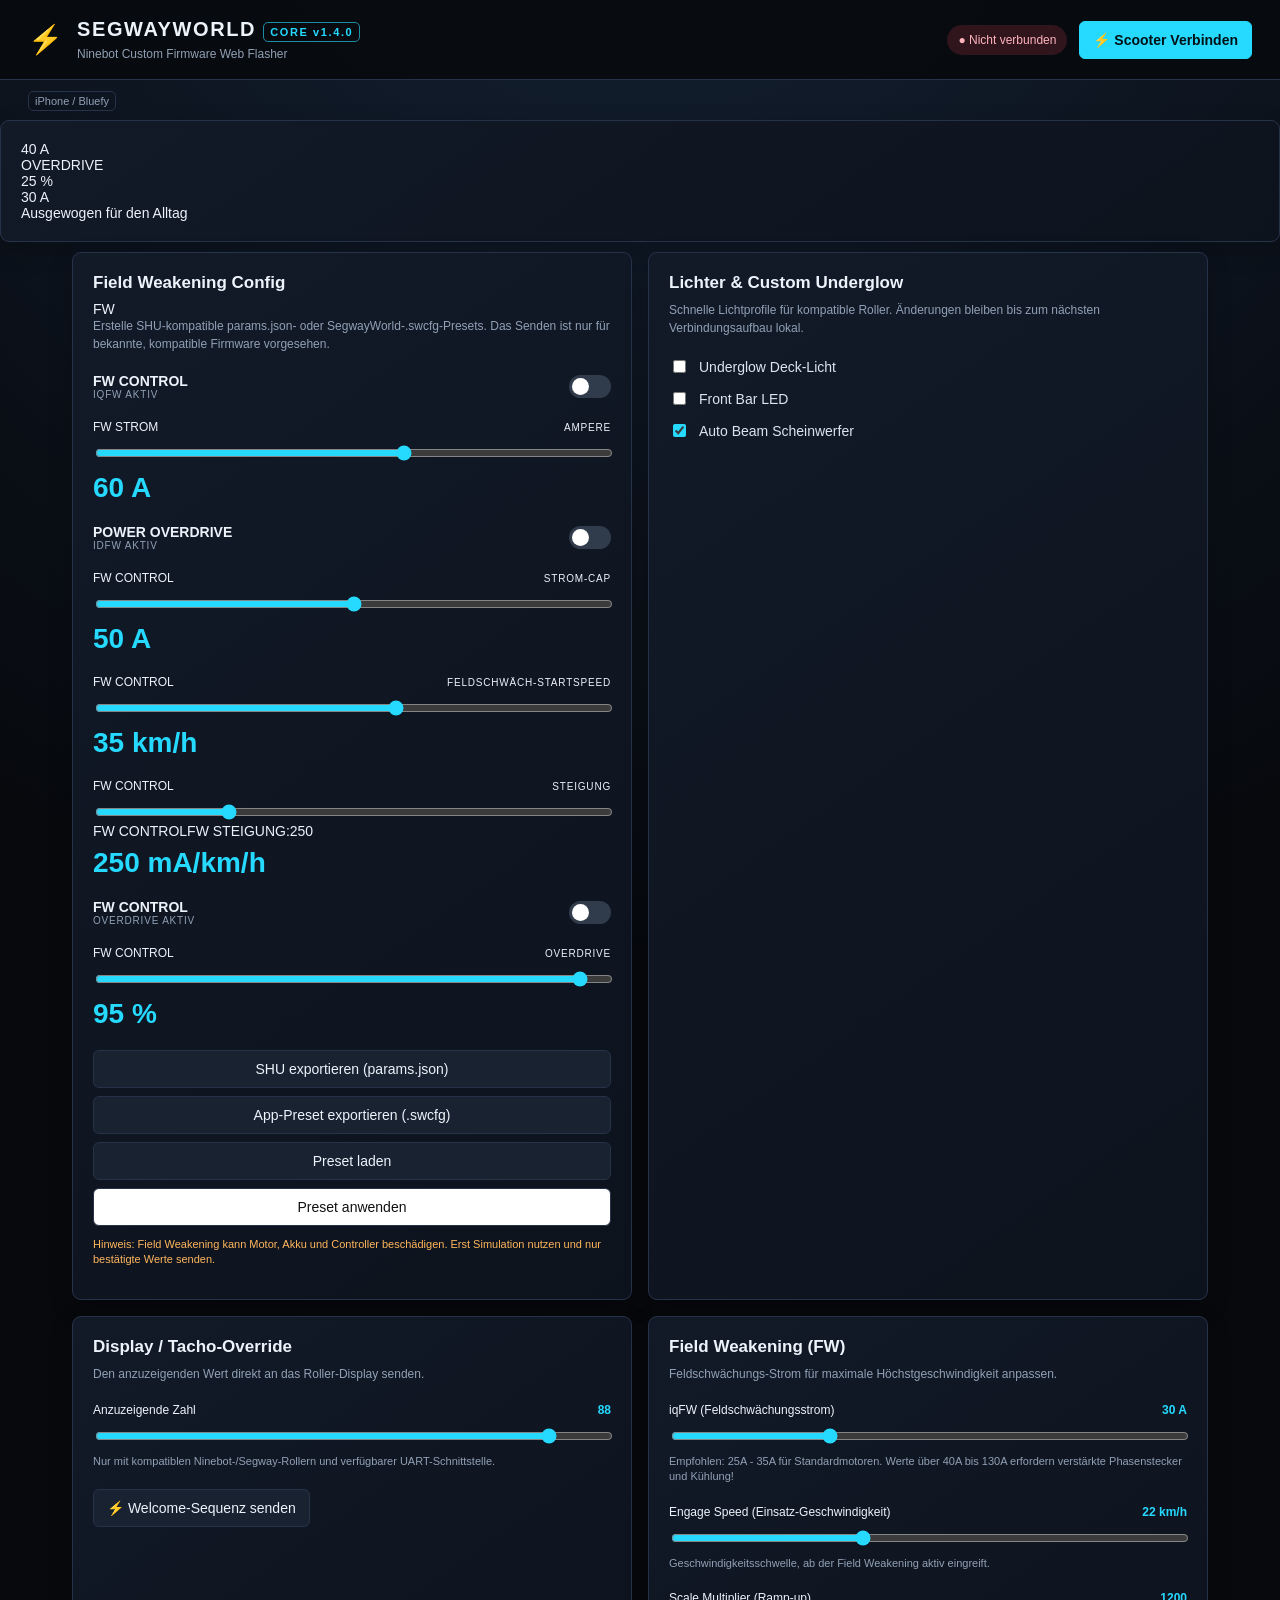
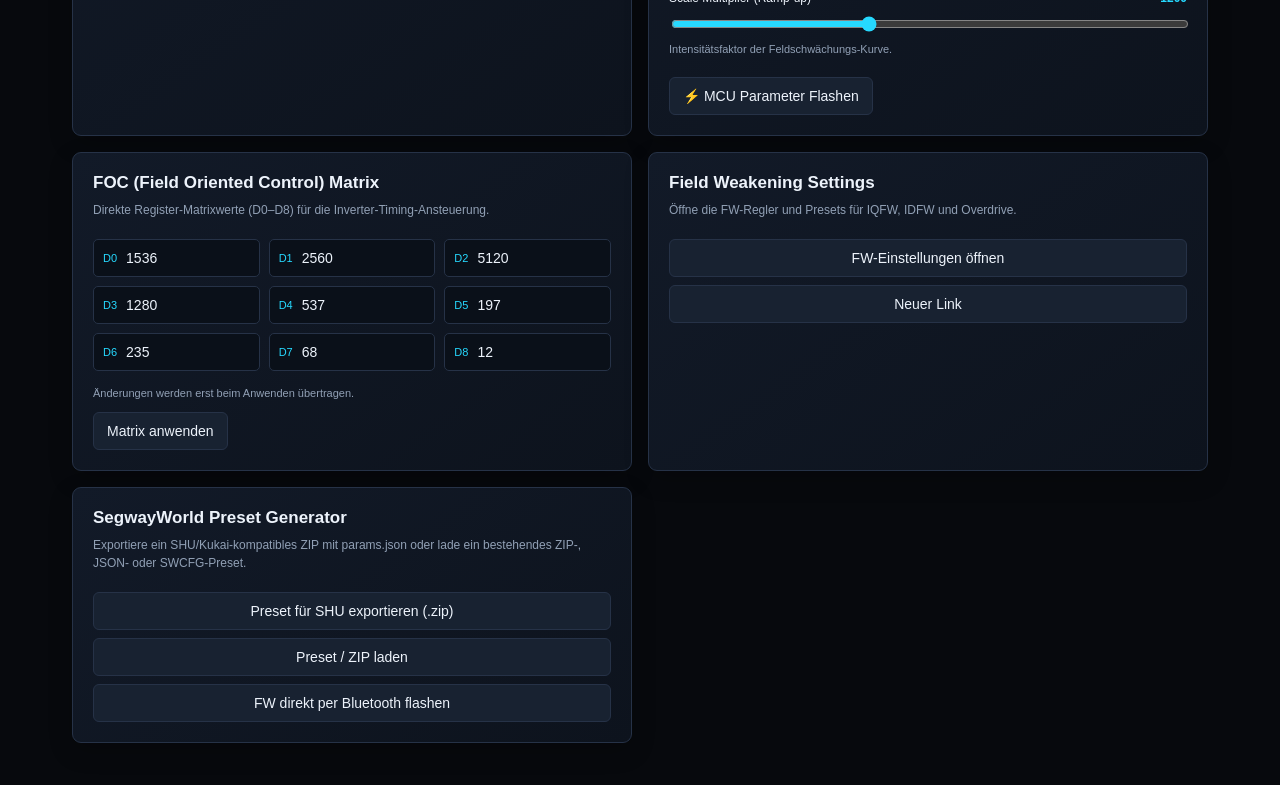
==== commit a808372e: "Restore SEGWAYWORLD CORE v1.4.0 dashboard" ====
--- a/index.html
+++ b/index.html
@@ -21,250 +21,41 @@
         </div>
     </header>
 
-    <div class="browser-notice">
-        <span class="badge-sub">iPhone / Bluefy</span>
+    <div class="browser-notice"><span class="badge-sub">iPhone / Bluefy</span></div>
+
+    <div class="top-stats-bar card">
+        <div class="stat-col"><div class="stat-val">40 A</div><div class="stat-sub">OVERDRIVE</div><div class="stat-val-sm">25 %</div></div>
+        <div class="stat-col"><div class="stat-val">30 A</div></div>
+        <div class="stat-footer-text">Ausgewogen für den Alltag</div>
     </div>
 
     <main class="dashboard-grid">
-        <!-- Field Weakening (FW) -->
         <section class="card">
-            <h2>Field Weakening (FW)</h2>
-            <p class="card-desc">Feldschwächungs-Strom für maximale Höchstgeschwindigkeit anpassen.</p>
-            
-            <div class="control-group">
-                <div class="label-row">
-                    <label for="iqfw-range">iqFW (Feldschwächungsstrom)</label>
-                    <span id="iqfw-val" class="val-display">30 A</span>
-                </div>
-                <input type="range" id="iqfw-range" min="0" max="100" value="30">
-                <p class="field-hint">Empfohlen: 25A - 35A für Standardmotoren. Werte über 40A bis 130A erfordern verstärkte Phasenstecker und Kühlung!</p>
-            </div>
-
-            <div class="control-group">
-                <div class="label-row">
-                    <label for="engage-range">Engage Speed (Einsatz-Geschwindigkeit)</label>
-                    <span id="engage-val" class="val-display">22 km/h</span>
-                </div>
-                <input type="range" id="engage-range" min="0" max="60" value="22">
-                <p class="field-hint">Geschwindigkeitsschwelle, ab der Field Weakening aktiv eingreift.</p>
-            </div>
-
-            <div class="control-group">
-                <div class="label-row">
-                    <label for="scale-range">Scale Multiplier (Ramp-up)</label>
-                    <span id="scale-val" class="val-display">1200</span>
-                </div>
-                <input type="range" id="scale-range" min="100" max="3000" step="50" value="1200">
-                <p class="field-hint">Intensitätsfaktor der Feldschwächungs-Kurve.</p>
-            </div>
-
-            <button id="btn-flash-mcu" class="btn btn-action">🔥 MCU Parameter Flashen</button>
-        </section>
-
-        <!-- Field Weakening Config -->
-        <section class="card">
-            <h2>Field Weakening Config</h2>
+            <div class="card-header-with-badge"><h2>Field Weakening Config</h2><span class="fw-badge">FW</span></div>
             <p class="card-desc">Erstelle SHU-kompatible params.json- oder SegwayWorld-.swcfg-Presets. Das Senden ist nur für bekannte, kompatible Firmware vorgesehen.</p>
-
-            <div class="toggle-row">
-                <div>
-                    <strong>FW CONTROL</strong>
-                    <div class="sub-text">IQFW AKTIV</div>
-                </div>
-                <label class="switch">
-                    <input type="checkbox" id="iqfw-toggle" checked>
-                    <span class="slider round"></span>
-                </label>
-            </div>
-
-            <div class="control-group">
-                <div class="label-row">
-                    <label>FW STROM</label>
-                    <span class="sub-label">AMPERE</span>
-                </div>
-                <input type="range" id="fw-amp-range" min="0" max="100" value="60">
-                <div class="huge-display" id="fw-amp-val">60 A</div>
-            </div>
-
-            <div class="toggle-row">
-                <div>
-                    <strong>POWER OVERDRIVE</strong>
-                    <div class="sub-text">IDFW AKTIV</div>
-                </div>
-                <label class="switch">
-                    <input type="checkbox" id="idfw-toggle">
-                    <span class="slider round"></span>
-                </label>
-            </div>
-
-            <div class="control-group">
-                <div class="label-row">
-                    <label>FW CONTROL</label>
-                    <span class="sub-label">STROM-CAP</span>
-                </div>
-                <input type="range" id="fw-cap-range" min="0" max="100" value="50">
-                <div class="huge-display" id="fw-cap-val">50 A</div>
-            </div>
-
-            <div class="control-group">
-                <div class="label-row">
-                    <label>FW CONTROL</label>
-                    <span class="sub-label">FELDSCHWÄCH-STARTSPEED</span>
-                </div>
-                <input type="range" id="fw-startspeed-range" min="0" max="60" value="35">
-                <div class="huge-display" id="fw-startspeed-val">35 km/h</div>
-            </div>
-
-            <div class="control-group">
-                <div class="label-row">
-                    <label>FW CONTROL</label>
-                    <span class="sub-label">STEIGUNG</span>
-                </div>
-                <input type="range" id="fw-ramp-range" min="0" max="1000" value="250">
-                <div class="huge-display" id="fw-ramp-val">250 mA/km/h</div>
-            </div>
-
-            <div class="toggle-row">
-                <div>
-                    <strong>FW CONTROL</strong>
-                    <div class="sub-text">OVERDRIVE AKTIV</div>
-                </div>
-                <label class="switch">
-                    <input type="checkbox" id="overdrive-toggle">
-                    <span class="slider round"></span>
-                </label>
-            </div>
-
-            <div class="control-group">
-                <div class="label-row">
-                    <label>FW CONTROL</label>
-                    <span class="sub-label">OVERDRIVE</span>
-                </div>
-                <input type="range" id="overdrive-range" min="0" max="100" value="95">
-                <div class="huge-display" id="overdrive-val">95 %</div>
-            </div>
-
-            <div class="action-buttons-stack">
-                <button class="btn btn-secondary">SHU exportieren (params.json)</button>
-                <button class="btn btn-secondary">App-Preset exportieren (.swcfg)</button>
-                <button class="btn btn-secondary">Preset laden</button>
-                <button class="btn btn-white">Preset anwenden</button>
-            </div>
+            <div class="toggle-row"><div><strong>FW CONTROL</strong><div class="sub-text">IQFW AKTIV</div></div><label class="switch"><input type="checkbox" id="iqfw-toggle"><span class="slider round"></span></label></div>
+            <div class="control-group"><div class="label-row"><label>FW STROM</label><span class="sub-label">AMPERE</span></div><input type="range" id="fw-amp-range" min="0" max="100" value="60"><div class="huge-display" id="fw-amp-val">60 A</div></div>
+            <div class="toggle-row"><div><strong>POWER OVERDRIVE</strong><div class="sub-text">IDFW AKTIV</div></div><label class="switch"><input type="checkbox" id="idfw-toggle"><span class="slider round"></span></label></div>
+            <div class="control-group"><div class="label-row"><label>FW CONTROL</label><span class="sub-label">STROM-CAP</span></div><input type="range" id="fw-cap-range" min="0" max="100" value="50"><div class="huge-display" id="fw-cap-val">50 A</div></div>
+            <div class="control-group"><div class="label-row"><label>FW CONTROL</label><span class="sub-label">FELDSCHWÄCH-STARTSPEED</span></div><input type="range" id="fw-startspeed-range" min="0" max="60" value="35"><div class="huge-display" id="fw-startspeed-val">35 km/h</div></div>
+            <div class="control-group"><div class="label-row"><label>FW CONTROL</label><span class="sub-label">STEIGUNG</span></div><input type="range" id="fw-ramp-range" min="0" max="1000" value="250"><div class="fw-steigung-box"><span class="fw-tag">FW CONTROL</span><span class="fw-subtag">FW STEIGUNG:</span><span class="fw-val-badge">250</span></div><div class="huge-display" id="fw-ramp-val">250 mA/km/h</div></div>
+            <div class="toggle-row"><div><strong>FW CONTROL</strong><div class="sub-text">OVERDRIVE AKTIV</div></div><label class="switch"><input type="checkbox" id="overdrive-toggle"><span class="slider round"></span></label></div>
+            <div class="control-group"><div class="label-row"><label>FW CONTROL</label><span class="sub-label">OVERDRIVE</span></div><input type="range" id="overdrive-range" min="0" max="100" value="95"><div class="huge-display" id="overdrive-val">95 %</div></div>
+            <div class="action-buttons-stack"><button class="btn btn-secondary">SHU exportieren (params.json)</button><button class="btn btn-secondary">App-Preset exportieren (.swcfg)</button><button class="btn btn-secondary">Preset laden</button><button class="btn btn-white">Preset anwenden</button></div>
             <p class="warning-text">Hinweis: Field Weakening kann Motor, Akku und Controller beschädigen. Erst Simulation nutzen und nur bestätigte Werte senden.</p>
         </section>
 
-        <!-- FOC Matrix -->
-        <section class="card">
-            <h2>FOC (Field Oriented Control) Matrix</h2>
-            <p class="card-desc">Direkte Register-Matrixwerte (D0–D8) für die Inverter-Timing-Ansteuerung.</p>
+        <section class="card"><h2>Lichter & Custom Underglow</h2><p class="card-desc">Schnelle Lichtprofile für kompatible Roller. Änderungen bleiben bis zum nächsten Verbindungsaufbau lokal.</p><div class="checkbox-list"><label class="checkbox-item"><input type="checkbox" id="underglow-deck"><span>Underglow Deck-Licht</span></label><label class="checkbox-item"><input type="checkbox" id="front-bar"><span>Front Bar LED</span></label><label class="checkbox-item"><input type="checkbox" id="auto-beam" checked><span>Auto Beam Scheinwerfer</span></label></div></section>
 
-            <div class="matrix-grid">
-                <div class="matrix-box"><span class="m-tag">D0</span><input type="text" value="1536"></div>
-                <div class="matrix-box"><span class="m-tag">D1</span><input type="text" value="2560"></div>
-                <div class="matrix-box"><span class="m-tag">D2</span><input type="text" value="5120"></div>
-                <div class="matrix-box"><span class="m-tag">D3</span><input type="text" value="1280"></div>
-                <div class="matrix-box"><span class="m-tag">D4</span><input type="text" value="537"></div>
-                <div class="matrix-box"><span class="m-tag">D5</span><input type="text" value="197"></div>
-                <div class="matrix-box"><span class="m-tag">D6</span><input type="text" value="235"></div>
-                <div class="matrix-box"><span class="m-tag">D7</span><input type="text" value="68"></div>
-                <div class="matrix-box"><span class="m-tag">D8</span><input type="text" value="12"></div>
-            </div>
-        </section>
+        <section class="card"><h2>Display / Tacho-Override</h2><p class="card-desc">Den anzuzeigenden Wert direkt an das Roller-Display senden.</p><div class="control-group"><div class="label-row"><label>Anzuzeigende Zahl</label><span id="tacho-val" class="val-display">88</span></div><input type="range" id="tacho-range" min="0" max="99" value="88"><p class="field-hint">Nur mit kompatiblen Ninebot-/Segway-Rollern und verfügbarer UART-Schnittstelle.</p></div><button id="btn-welcome-seq" class="btn btn-secondary">⚡ Welcome-Sequenz senden</button></section>
 
-        <!-- Lichter & Custom Underglow -->
-        <section class="card">
-            <h2>Lichter & Custom Underglow</h2>
-            <p class="card-desc">Schnelle Lichtprofile für kompatible Roller. Änderungen bleiben bis zum nächsten Verbindungsaufbau lokal.</p>
+        <section class="card"><h2>Field Weakening (FW)</h2><p class="card-desc">Feldschwächungs-Strom für maximale Höchstgeschwindigkeit anpassen.</p><div class="control-group"><div class="label-row"><label for="iqfw-range">iqFW (Feldschwächungsstrom)</label><span id="iqfw-val" class="val-display">30 A</span></div><input type="range" id="iqfw-range" min="0" max="100" value="30"><p class="field-hint">Empfohlen: 25A - 35A für Standardmotoren. Werte über 40A bis 130A erfordern verstärkte Phasenstecker und Kühlung!</p></div><div class="control-group"><div class="label-row"><label for="engage-range">Engage Speed (Einsatz-Geschwindigkeit)</label><span id="engage-val" class="val-display">22 km/h</span></div><input type="range" id="engage-range" min="0" max="60" value="22"><p class="field-hint">Geschwindigkeitsschwelle, ab der Field Weakening aktiv eingreift.</p></div><div class="control-group"><div class="label-row"><label for="scale-range">Scale Multiplier (Ramp-up)</label><span id="scale-val" class="val-display">1200</span></div><input type="range" id="scale-range" min="100" max="3000" step="50" value="1200"><p class="field-hint">Intensitätsfaktor der Feldschwächungs-Kurve.</p></div><button id="btn-flash-mcu" class="btn btn-secondary">⚡ MCU Parameter Flashen</button></section>
 
-            <div class="checkbox-list">
-                <label class="checkbox-item">
-                    <input type="checkbox" id="underglow-deck">
-                    <span>Underglow Deck-Licht</span>
-                </label>
-                <label class="checkbox-item">
-                    <input type="checkbox" id="front-bar">
-                    <span>Front Bar LED</span>
-                </label>
-                <label class="checkbox-item">
-                    <input type="checkbox" id="auto-beam" checked>
-                    <span>Auto Beam Scheinwerfer</span>
-                </label>
-            </div>
-        </section>
+        <section class="card"><h2>FOC (Field Oriented Control) Matrix</h2><p class="card-desc">Direkte Register-Matrixwerte (D0–D8) für die Inverter-Timing-Ansteuerung.</p><div class="matrix-grid"><div class="matrix-box"><span class="m-tag">D0</span><input type="text" value="1536"></div><div class="matrix-box"><span class="m-tag">D1</span><input type="text" value="2560"></div><div class="matrix-box"><span class="m-tag">D2</span><input type="text" value="5120"></div><div class="matrix-box"><span class="m-tag">D3</span><input type="text" value="1280"></div><div class="matrix-box"><span class="m-tag">D4</span><input type="text" value="537"></div><div class="matrix-box"><span class="m-tag">D5</span><input type="text" value="197"></div><div class="matrix-box"><span class="m-tag">D6</span><input type="text" value="235"></div><div class="matrix-box"><span class="m-tag">D7</span><input type="text" value="68"></div><div class="matrix-box"><span class="m-tag">D8</span><input type="text" value="12"></div></div><p class="field-hint" style="margin-top: 15px;">Änderungen werden erst beim Anwenden übertragen.</p><button class="btn btn-secondary" style="margin-top: 10px;">Matrix anwenden</button></section>
 
-        <!-- Display / Tacho-Override -->
-        <section class="card">
-            <h2>Display / Tacho-Override</h2>
-            <p class="card-desc">Den anzuzeigenden Wert direkt an das Roller-Display senden.</p>
-
-            <div class="control-group">
-                <div class="label-row">
-                    <label>Anzuzeigende Zahl</label>
-                    <span id="tacho-val" class="val-display">88</span>
-                </div>
-                <input type="range" id="tacho-range" min="0" max="99" value="88">
-                <p class="field-hint">Nur mit kompatiblen Ninebot-/Segway-Rollern und verfügbarer UART-Schnittstelle.</p>
-            </div>
-
-            <button id="btn-welcome-seq" class="btn btn-secondary">⚡ Welcome-Sequenz senden</button>
-        </section>
-
-        <!-- Fahr-Modi -->
-        <section class="card">
-            <h2>Fahr-Modi Speed Limit</h2>
-            <p class="card-desc">Für öffentliche Straßen gelten weiterhin die gesetzlichen Grenzen.</p>
-
-            <div class="modes-grid">
-                <div class="mode-box"><span>Normal</span> <strong>25 km/h</strong></div>
-                <div class="mode-box"><span>Eco</span> <strong>15 km/h</strong></div>
-                <div class="mode-box"><span>Sport</span> <strong>20 km/h</strong></div>
-                <div class="mode-box"><span>Fußgänger</span> <strong>5 km/h</strong></div>
-            </div>
-        </section>
-
-        <!-- Sicherheitsmodi -->
-        <section class="card">
-            <h2>Sicherheitsmodi</h2>
-            <p class="card-desc">Reversible Sicherheitsfunktionen für Diagnose und Privatgelände.</p>
-
-            <div class="checkbox-list">
-                <label class="checkbox-item">
-                    <input type="checkbox" id="police-mode">
-                    <span>Police Mode (Legal Speed)</span>
-                </label>
-            </div>
-
-            <div class="panic-block">
-                <button id="btn-panic" class="btn btn-alert">⚠️ Panik Button</button>
-                <p class="card-desc">Der Panik-Button setzt den sicheren Eco-Modus und Police Mode lokal sofort zurück.</p>
-            </div>
-
-            <div class="panic-block">
-                <h3>Panik Button</h3>
-                <p class="field-hint">Erster Druck aktiviert den Police Mode. Wähle danach zwischen den begrenzten Panik-Fahrmodi. Zweiter Druck schaltet alles wieder aus.</p>
-                <button class="btn btn-secondary">Panik Button — deaktiviert</button>
-            </div>
-        </section>
-
-        <!-- Simulation & Terminal -->
-        <section class="card">
-            <h2>SegwayWorld Demo / Simulations-Modus</h2>
-            <p class="card-desc">Teste alle Regler ohne physischen Roller.</p>
-            <button id="btn-sim" class="btn btn-secondary">Simulation aktivieren</button>
-
-            <div class="terminal-container">
-                <h3>Terminal & Raw BLE</h3>
-                <p class="card-desc">Diagnoseausgaben und gesendete Bluetooth-Kmandos.</p>
-                <div id="terminal-out" class="terminal-box">
-                    <div>01 [system] SegwayWorld Core v1.4.0 bereit</div>
-                    <div>02 [info] Simulation aktiv - keine Hardware verbunden</div>
-                    <div>03 [action] SegwayWorld-Preset exportiert</div>
-                </div>
-                <button id="btn-clear-term" class="btn btn-secondary">Terminal leeren</button>
-            </div>
-        </section>
+        <section class="card"><h2>Field Weakening Settings</h2><p class="card-desc">Öffne die FW-Regler und Presets für IQFW, IDFW und Overdrive.</p><div class="action-buttons-stack"><button class="btn btn-secondary">FW-Einstellungen öffnen</button><button class="btn btn-secondary">Neuer Link</button></div></section>
+        <section class="card"><h2>SegwayWorld Preset Generator</h2><p class="card-desc">Exportiere ein SHU/Kukai-kompatibles ZIP mit params.json oder lade ein bestehendes ZIP-, JSON- oder SWCFG-Preset.</p><div class="action-buttons-stack"><button class="btn btn-secondary">Preset für SHU exportieren (.zip)</button><button class="btn btn-secondary">Preset / ZIP laden</button><button class="btn btn-secondary">FW direkt per Bluetooth flashen</button></div></section>
     </main>
-
     <script src="script.js"></script>
 </body>
 </html>
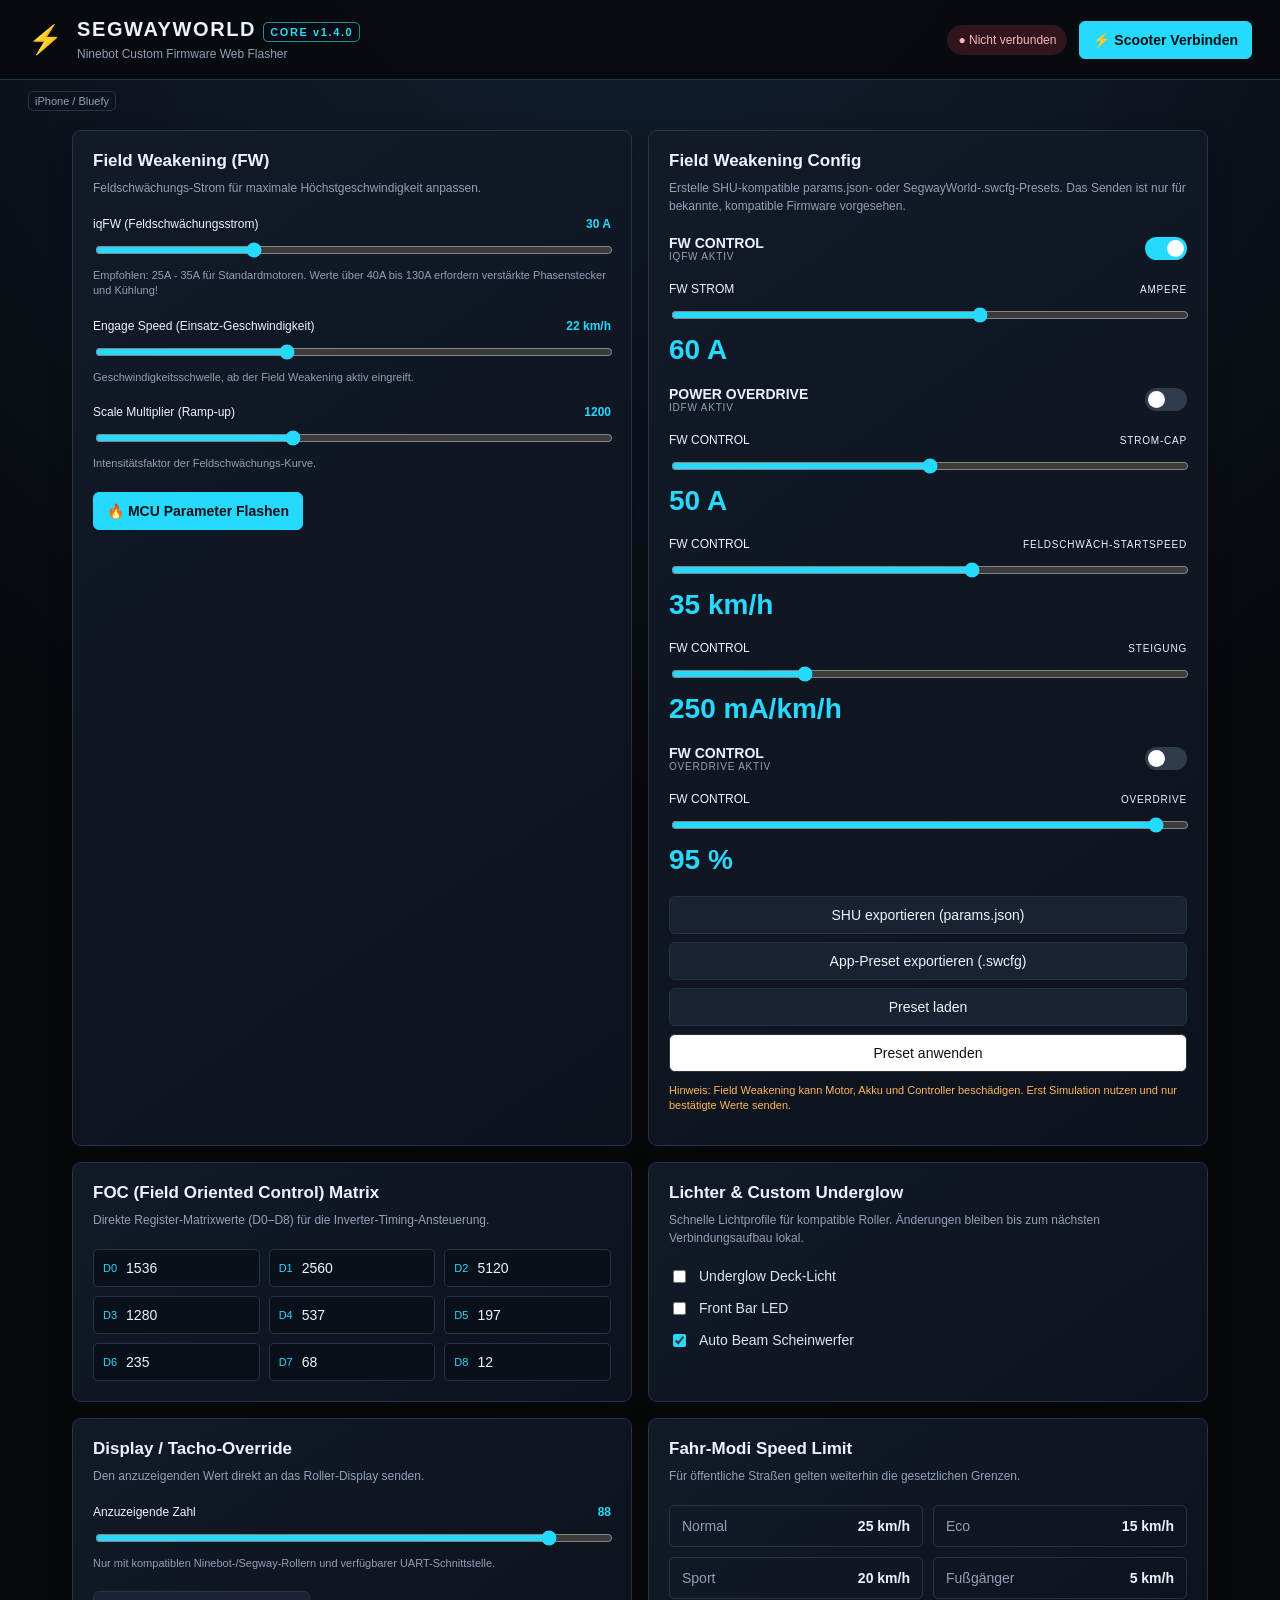
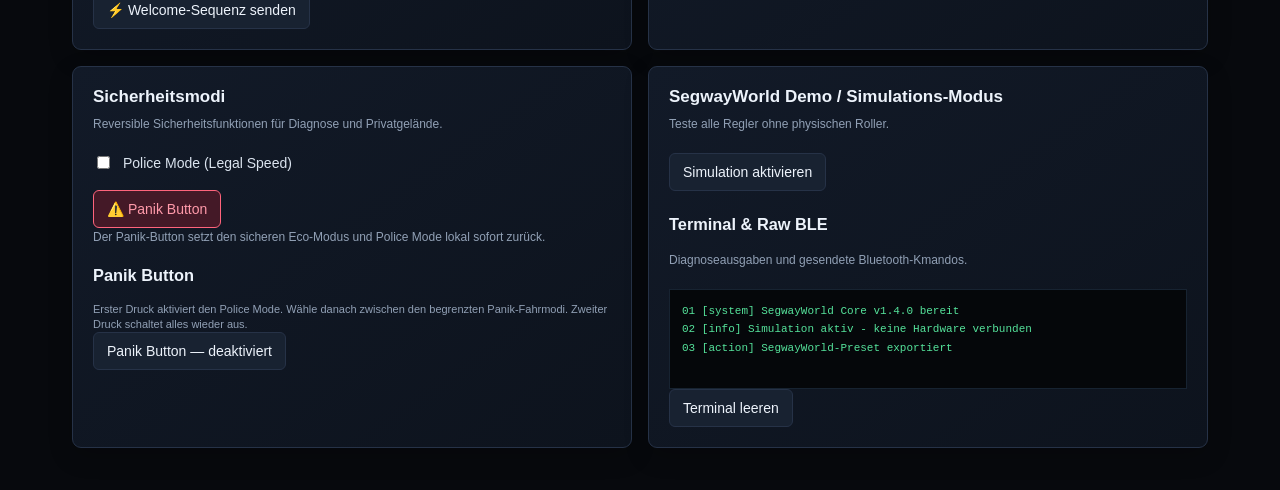
==== commit 31b32490: "Restore SEGWAYWORLD CORE v1.4.0 dashboard" ====
--- a/index.html
+++ b/index.html
@@ -21,41 +21,250 @@
         </div>
     </header>
 
-    <div class="browser-notice"><span class="badge-sub">iPhone / Bluefy</span></div>
-
-    <div class="top-stats-bar card">
-        <div class="stat-col"><div class="stat-val">40 A</div><div class="stat-sub">OVERDRIVE</div><div class="stat-val-sm">25 %</div></div>
-        <div class="stat-col"><div class="stat-val">30 A</div></div>
-        <div class="stat-footer-text">Ausgewogen für den Alltag</div>
+    <div class="browser-notice">
+        <span class="badge-sub">iPhone / Bluefy</span>
     </div>
 
     <main class="dashboard-grid">
-        <section class="card">
-            <div class="card-header-with-badge"><h2>Field Weakening Config</h2><span class="fw-badge">FW</span></div>
+        <!-- Field Weakening (FW) -->
+        <section class="card">
+            <h2>Field Weakening (FW)</h2>
+            <p class="card-desc">Feldschwächungs-Strom für maximale Höchstgeschwindigkeit anpassen.</p>
+            
+            <div class="control-group">
+                <div class="label-row">
+                    <label for="iqfw-range">iqFW (Feldschwächungsstrom)</label>
+                    <span id="iqfw-val" class="val-display">30 A</span>
+                </div>
+                <input type="range" id="iqfw-range" min="0" max="100" value="30">
+                <p class="field-hint">Empfohlen: 25A - 35A für Standardmotoren. Werte über 40A bis 130A erfordern verstärkte Phasenstecker und Kühlung!</p>
+            </div>
+
+            <div class="control-group">
+                <div class="label-row">
+                    <label for="engage-range">Engage Speed (Einsatz-Geschwindigkeit)</label>
+                    <span id="engage-val" class="val-display">22 km/h</span>
+                </div>
+                <input type="range" id="engage-range" min="0" max="60" value="22">
+                <p class="field-hint">Geschwindigkeitsschwelle, ab der Field Weakening aktiv eingreift.</p>
+            </div>
+
+            <div class="control-group">
+                <div class="label-row">
+                    <label for="scale-range">Scale Multiplier (Ramp-up)</label>
+                    <span id="scale-val" class="val-display">1200</span>
+                </div>
+                <input type="range" id="scale-range" min="100" max="3000" step="50" value="1200">
+                <p class="field-hint">Intensitätsfaktor der Feldschwächungs-Kurve.</p>
+            </div>
+
+            <button id="btn-flash-mcu" class="btn btn-action">🔥 MCU Parameter Flashen</button>
+        </section>
+
+        <!-- Field Weakening Config -->
+        <section class="card">
+            <h2>Field Weakening Config</h2>
             <p class="card-desc">Erstelle SHU-kompatible params.json- oder SegwayWorld-.swcfg-Presets. Das Senden ist nur für bekannte, kompatible Firmware vorgesehen.</p>
-            <div class="toggle-row"><div><strong>FW CONTROL</strong><div class="sub-text">IQFW AKTIV</div></div><label class="switch"><input type="checkbox" id="iqfw-toggle"><span class="slider round"></span></label></div>
-            <div class="control-group"><div class="label-row"><label>FW STROM</label><span class="sub-label">AMPERE</span></div><input type="range" id="fw-amp-range" min="0" max="100" value="60"><div class="huge-display" id="fw-amp-val">60 A</div></div>
-            <div class="toggle-row"><div><strong>POWER OVERDRIVE</strong><div class="sub-text">IDFW AKTIV</div></div><label class="switch"><input type="checkbox" id="idfw-toggle"><span class="slider round"></span></label></div>
-            <div class="control-group"><div class="label-row"><label>FW CONTROL</label><span class="sub-label">STROM-CAP</span></div><input type="range" id="fw-cap-range" min="0" max="100" value="50"><div class="huge-display" id="fw-cap-val">50 A</div></div>
-            <div class="control-group"><div class="label-row"><label>FW CONTROL</label><span class="sub-label">FELDSCHWÄCH-STARTSPEED</span></div><input type="range" id="fw-startspeed-range" min="0" max="60" value="35"><div class="huge-display" id="fw-startspeed-val">35 km/h</div></div>
-            <div class="control-group"><div class="label-row"><label>FW CONTROL</label><span class="sub-label">STEIGUNG</span></div><input type="range" id="fw-ramp-range" min="0" max="1000" value="250"><div class="fw-steigung-box"><span class="fw-tag">FW CONTROL</span><span class="fw-subtag">FW STEIGUNG:</span><span class="fw-val-badge">250</span></div><div class="huge-display" id="fw-ramp-val">250 mA/km/h</div></div>
-            <div class="toggle-row"><div><strong>FW CONTROL</strong><div class="sub-text">OVERDRIVE AKTIV</div></div><label class="switch"><input type="checkbox" id="overdrive-toggle"><span class="slider round"></span></label></div>
-            <div class="control-group"><div class="label-row"><label>FW CONTROL</label><span class="sub-label">OVERDRIVE</span></div><input type="range" id="overdrive-range" min="0" max="100" value="95"><div class="huge-display" id="overdrive-val">95 %</div></div>
-            <div class="action-buttons-stack"><button class="btn btn-secondary">SHU exportieren (params.json)</button><button class="btn btn-secondary">App-Preset exportieren (.swcfg)</button><button class="btn btn-secondary">Preset laden</button><button class="btn btn-white">Preset anwenden</button></div>
+
+            <div class="toggle-row">
+                <div>
+                    <strong>FW CONTROL</strong>
+                    <div class="sub-text">IQFW AKTIV</div>
+                </div>
+                <label class="switch">
+                    <input type="checkbox" id="iqfw-toggle" checked>
+                    <span class="slider round"></span>
+                </label>
+            </div>
+
+            <div class="control-group">
+                <div class="label-row">
+                    <label>FW STROM</label>
+                    <span class="sub-label">AMPERE</span>
+                </div>
+                <input type="range" id="fw-amp-range" min="0" max="100" value="60">
+                <div class="huge-display" id="fw-amp-val">60 A</div>
+            </div>
+
+            <div class="toggle-row">
+                <div>
+                    <strong>POWER OVERDRIVE</strong>
+                    <div class="sub-text">IDFW AKTIV</div>
+                </div>
+                <label class="switch">
+                    <input type="checkbox" id="idfw-toggle">
+                    <span class="slider round"></span>
+                </label>
+            </div>
+
+            <div class="control-group">
+                <div class="label-row">
+                    <label>FW CONTROL</label>
+                    <span class="sub-label">STROM-CAP</span>
+                </div>
+                <input type="range" id="fw-cap-range" min="0" max="100" value="50">
+                <div class="huge-display" id="fw-cap-val">50 A</div>
+            </div>
+
+            <div class="control-group">
+                <div class="label-row">
+                    <label>FW CONTROL</label>
+                    <span class="sub-label">FELDSCHWÄCH-STARTSPEED</span>
+                </div>
+                <input type="range" id="fw-startspeed-range" min="0" max="60" value="35">
+                <div class="huge-display" id="fw-startspeed-val">35 km/h</div>
+            </div>
+
+            <div class="control-group">
+                <div class="label-row">
+                    <label>FW CONTROL</label>
+                    <span class="sub-label">STEIGUNG</span>
+                </div>
+                <input type="range" id="fw-ramp-range" min="0" max="1000" value="250">
+                <div class="huge-display" id="fw-ramp-val">250 mA/km/h</div>
+            </div>
+
+            <div class="toggle-row">
+                <div>
+                    <strong>FW CONTROL</strong>
+                    <div class="sub-text">OVERDRIVE AKTIV</div>
+                </div>
+                <label class="switch">
+                    <input type="checkbox" id="overdrive-toggle">
+                    <span class="slider round"></span>
+                </label>
+            </div>
+
+            <div class="control-group">
+                <div class="label-row">
+                    <label>FW CONTROL</label>
+                    <span class="sub-label">OVERDRIVE</span>
+                </div>
+                <input type="range" id="overdrive-range" min="0" max="100" value="95">
+                <div class="huge-display" id="overdrive-val">95 %</div>
+            </div>
+
+            <div class="action-buttons-stack">
+                <button class="btn btn-secondary">SHU exportieren (params.json)</button>
+                <button class="btn btn-secondary">App-Preset exportieren (.swcfg)</button>
+                <button class="btn btn-secondary">Preset laden</button>
+                <button class="btn btn-white">Preset anwenden</button>
+            </div>
             <p class="warning-text">Hinweis: Field Weakening kann Motor, Akku und Controller beschädigen. Erst Simulation nutzen und nur bestätigte Werte senden.</p>
         </section>
 
-        <section class="card"><h2>Lichter & Custom Underglow</h2><p class="card-desc">Schnelle Lichtprofile für kompatible Roller. Änderungen bleiben bis zum nächsten Verbindungsaufbau lokal.</p><div class="checkbox-list"><label class="checkbox-item"><input type="checkbox" id="underglow-deck"><span>Underglow Deck-Licht</span></label><label class="checkbox-item"><input type="checkbox" id="front-bar"><span>Front Bar LED</span></label><label class="checkbox-item"><input type="checkbox" id="auto-beam" checked><span>Auto Beam Scheinwerfer</span></label></div></section>
-
-        <section class="card"><h2>Display / Tacho-Override</h2><p class="card-desc">Den anzuzeigenden Wert direkt an das Roller-Display senden.</p><div class="control-group"><div class="label-row"><label>Anzuzeigende Zahl</label><span id="tacho-val" class="val-display">88</span></div><input type="range" id="tacho-range" min="0" max="99" value="88"><p class="field-hint">Nur mit kompatiblen Ninebot-/Segway-Rollern und verfügbarer UART-Schnittstelle.</p></div><button id="btn-welcome-seq" class="btn btn-secondary">⚡ Welcome-Sequenz senden</button></section>
-
-        <section class="card"><h2>Field Weakening (FW)</h2><p class="card-desc">Feldschwächungs-Strom für maximale Höchstgeschwindigkeit anpassen.</p><div class="control-group"><div class="label-row"><label for="iqfw-range">iqFW (Feldschwächungsstrom)</label><span id="iqfw-val" class="val-display">30 A</span></div><input type="range" id="iqfw-range" min="0" max="100" value="30"><p class="field-hint">Empfohlen: 25A - 35A für Standardmotoren. Werte über 40A bis 130A erfordern verstärkte Phasenstecker und Kühlung!</p></div><div class="control-group"><div class="label-row"><label for="engage-range">Engage Speed (Einsatz-Geschwindigkeit)</label><span id="engage-val" class="val-display">22 km/h</span></div><input type="range" id="engage-range" min="0" max="60" value="22"><p class="field-hint">Geschwindigkeitsschwelle, ab der Field Weakening aktiv eingreift.</p></div><div class="control-group"><div class="label-row"><label for="scale-range">Scale Multiplier (Ramp-up)</label><span id="scale-val" class="val-display">1200</span></div><input type="range" id="scale-range" min="100" max="3000" step="50" value="1200"><p class="field-hint">Intensitätsfaktor der Feldschwächungs-Kurve.</p></div><button id="btn-flash-mcu" class="btn btn-secondary">⚡ MCU Parameter Flashen</button></section>
-
-        <section class="card"><h2>FOC (Field Oriented Control) Matrix</h2><p class="card-desc">Direkte Register-Matrixwerte (D0–D8) für die Inverter-Timing-Ansteuerung.</p><div class="matrix-grid"><div class="matrix-box"><span class="m-tag">D0</span><input type="text" value="1536"></div><div class="matrix-box"><span class="m-tag">D1</span><input type="text" value="2560"></div><div class="matrix-box"><span class="m-tag">D2</span><input type="text" value="5120"></div><div class="matrix-box"><span class="m-tag">D3</span><input type="text" value="1280"></div><div class="matrix-box"><span class="m-tag">D4</span><input type="text" value="537"></div><div class="matrix-box"><span class="m-tag">D5</span><input type="text" value="197"></div><div class="matrix-box"><span class="m-tag">D6</span><input type="text" value="235"></div><div class="matrix-box"><span class="m-tag">D7</span><input type="text" value="68"></div><div class="matrix-box"><span class="m-tag">D8</span><input type="text" value="12"></div></div><p class="field-hint" style="margin-top: 15px;">Änderungen werden erst beim Anwenden übertragen.</p><button class="btn btn-secondary" style="margin-top: 10px;">Matrix anwenden</button></section>
-
-        <section class="card"><h2>Field Weakening Settings</h2><p class="card-desc">Öffne die FW-Regler und Presets für IQFW, IDFW und Overdrive.</p><div class="action-buttons-stack"><button class="btn btn-secondary">FW-Einstellungen öffnen</button><button class="btn btn-secondary">Neuer Link</button></div></section>
-        <section class="card"><h2>SegwayWorld Preset Generator</h2><p class="card-desc">Exportiere ein SHU/Kukai-kompatibles ZIP mit params.json oder lade ein bestehendes ZIP-, JSON- oder SWCFG-Preset.</p><div class="action-buttons-stack"><button class="btn btn-secondary">Preset für SHU exportieren (.zip)</button><button class="btn btn-secondary">Preset / ZIP laden</button><button class="btn btn-secondary">FW direkt per Bluetooth flashen</button></div></section>
+        <!-- FOC Matrix -->
+        <section class="card">
+            <h2>FOC (Field Oriented Control) Matrix</h2>
+            <p class="card-desc">Direkte Register-Matrixwerte (D0–D8) für die Inverter-Timing-Ansteuerung.</p>
+
+            <div class="matrix-grid">
+                <div class="matrix-box"><span class="m-tag">D0</span><input type="text" value="1536"></div>
+                <div class="matrix-box"><span class="m-tag">D1</span><input type="text" value="2560"></div>
+                <div class="matrix-box"><span class="m-tag">D2</span><input type="text" value="5120"></div>
+                <div class="matrix-box"><span class="m-tag">D3</span><input type="text" value="1280"></div>
+                <div class="matrix-box"><span class="m-tag">D4</span><input type="text" value="537"></div>
+                <div class="matrix-box"><span class="m-tag">D5</span><input type="text" value="197"></div>
+                <div class="matrix-box"><span class="m-tag">D6</span><input type="text" value="235"></div>
+                <div class="matrix-box"><span class="m-tag">D7</span><input type="text" value="68"></div>
+                <div class="matrix-box"><span class="m-tag">D8</span><input type="text" value="12"></div>
+            </div>
+        </section>
+
+        <!-- Lichter & Custom Underglow -->
+        <section class="card">
+            <h2>Lichter & Custom Underglow</h2>
+            <p class="card-desc">Schnelle Lichtprofile für kompatible Roller. Änderungen bleiben bis zum nächsten Verbindungsaufbau lokal.</p>
+
+            <div class="checkbox-list">
+                <label class="checkbox-item">
+                    <input type="checkbox" id="underglow-deck">
+                    <span>Underglow Deck-Licht</span>
+                </label>
+                <label class="checkbox-item">
+                    <input type="checkbox" id="front-bar">
+                    <span>Front Bar LED</span>
+                </label>
+                <label class="checkbox-item">
+                    <input type="checkbox" id="auto-beam" checked>
+                    <span>Auto Beam Scheinwerfer</span>
+                </label>
+            </div>
+        </section>
+
+        <!-- Display / Tacho-Override -->
+        <section class="card">
+            <h2>Display / Tacho-Override</h2>
+            <p class="card-desc">Den anzuzeigenden Wert direkt an das Roller-Display senden.</p>
+
+            <div class="control-group">
+                <div class="label-row">
+                    <label>Anzuzeigende Zahl</label>
+                    <span id="tacho-val" class="val-display">88</span>
+                </div>
+                <input type="range" id="tacho-range" min="0" max="99" value="88">
+                <p class="field-hint">Nur mit kompatiblen Ninebot-/Segway-Rollern und verfügbarer UART-Schnittstelle.</p>
+            </div>
+
+            <button id="btn-welcome-seq" class="btn btn-secondary">⚡ Welcome-Sequenz senden</button>
+        </section>
+
+        <!-- Fahr-Modi -->
+        <section class="card">
+            <h2>Fahr-Modi Speed Limit</h2>
+            <p class="card-desc">Für öffentliche Straßen gelten weiterhin die gesetzlichen Grenzen.</p>
+
+            <div class="modes-grid">
+                <div class="mode-box"><span>Normal</span> <strong>25 km/h</strong></div>
+                <div class="mode-box"><span>Eco</span> <strong>15 km/h</strong></div>
+                <div class="mode-box"><span>Sport</span> <strong>20 km/h</strong></div>
+                <div class="mode-box"><span>Fußgänger</span> <strong>5 km/h</strong></div>
+            </div>
+        </section>
+
+        <!-- Sicherheitsmodi -->
+        <section class="card">
+            <h2>Sicherheitsmodi</h2>
+            <p class="card-desc">Reversible Sicherheitsfunktionen für Diagnose und Privatgelände.</p>
+
+            <div class="checkbox-list">
+                <label class="checkbox-item">
+                    <input type="checkbox" id="police-mode">
+                    <span>Police Mode (Legal Speed)</span>
+                </label>
+            </div>
+
+            <div class="panic-block">
+                <button id="btn-panic" class="btn btn-alert">⚠️ Panik Button</button>
+                <p class="card-desc">Der Panik-Button setzt den sicheren Eco-Modus und Police Mode lokal sofort zurück.</p>
+            </div>
+
+            <div class="panic-block">
+                <h3>Panik Button</h3>
+                <p class="field-hint">Erster Druck aktiviert den Police Mode. Wähle danach zwischen den begrenzten Panik-Fahrmodi. Zweiter Druck schaltet alles wieder aus.</p>
+                <button class="btn btn-secondary">Panik Button — deaktiviert</button>
+            </div>
+        </section>
+
+        <!-- Simulation & Terminal -->
+        <section class="card">
+            <h2>SegwayWorld Demo / Simulations-Modus</h2>
+            <p class="card-desc">Teste alle Regler ohne physischen Roller.</p>
+            <button id="btn-sim" class="btn btn-secondary">Simulation aktivieren</button>
+
+            <div class="terminal-container">
+                <h3>Terminal & Raw BLE</h3>
+                <p class="card-desc">Diagnoseausgaben und gesendete Bluetooth-Kmandos.</p>
+                <div id="terminal-out" class="terminal-box">
+                    <div>01 [system] SegwayWorld Core v1.4.0 bereit</div>
+                    <div>02 [info] Simulation aktiv - keine Hardware verbunden</div>
+                    <div>03 [action] SegwayWorld-Preset exportiert</div>
+                </div>
+                <button id="btn-clear-term" class="btn btn-secondary">Terminal leeren</button>
+            </div>
+        </section>
     </main>
+
     <script src="script.js"></script>
 </body>
 </html>
